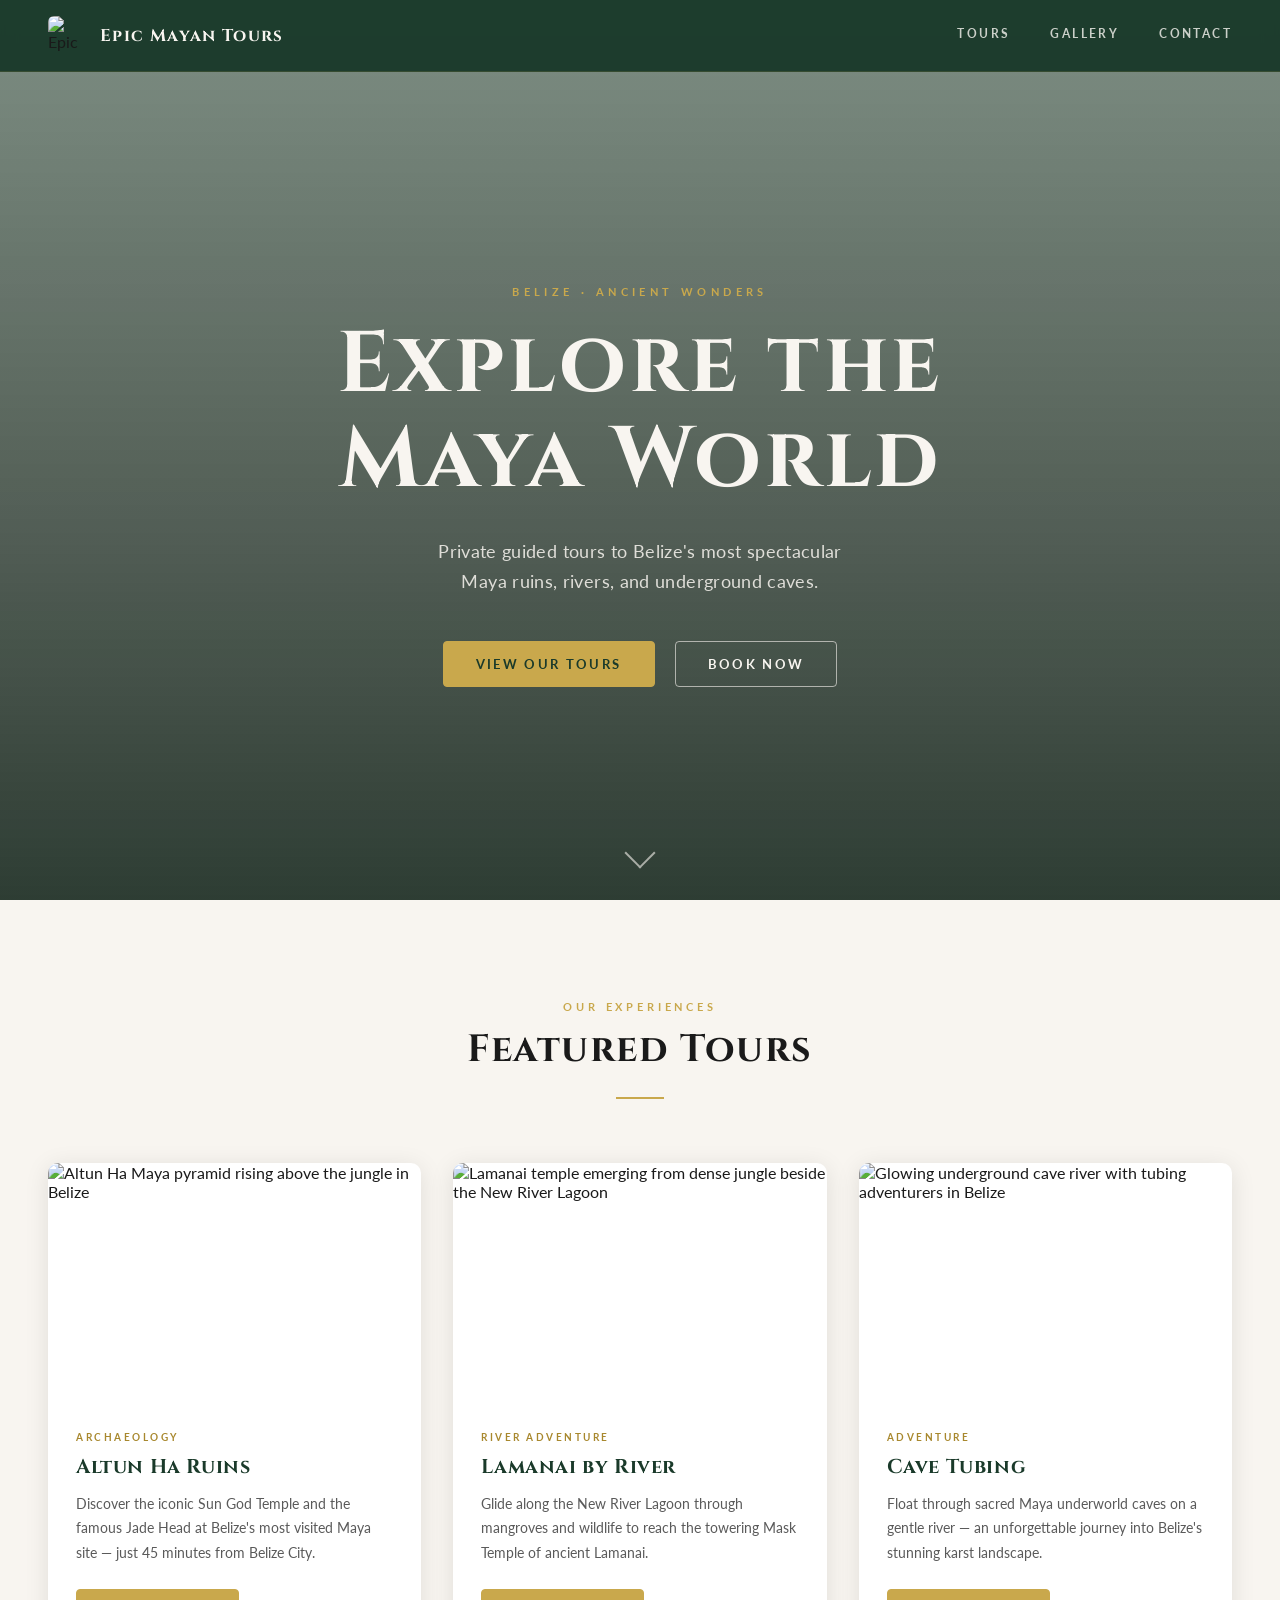
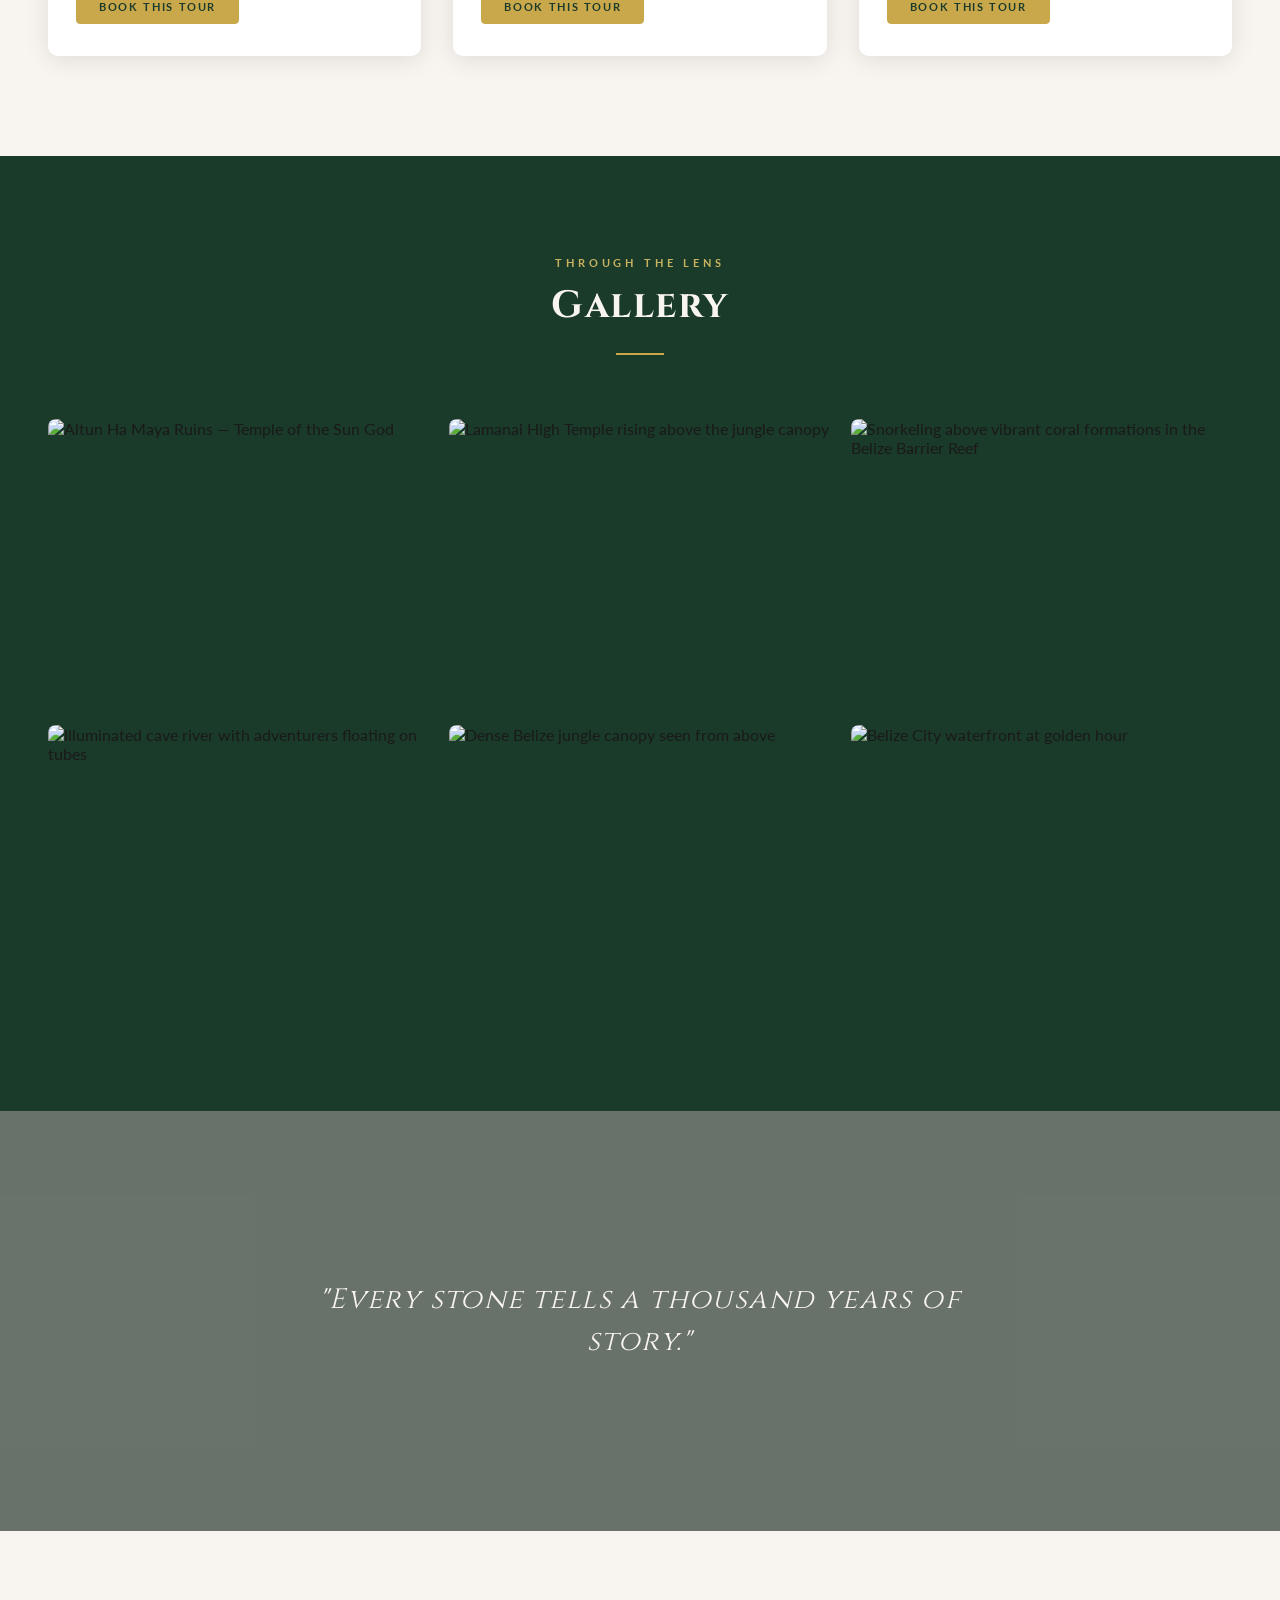
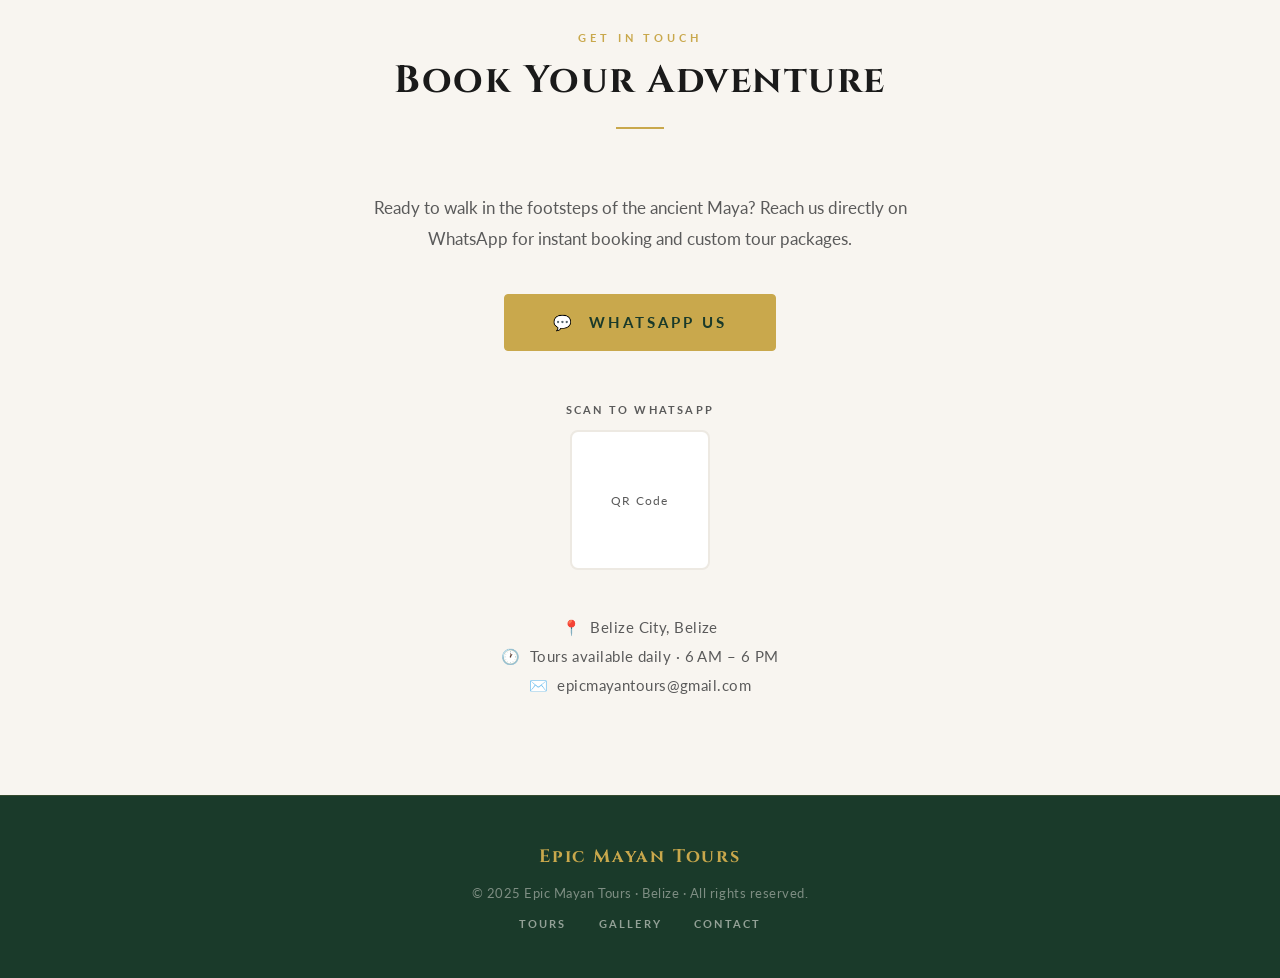
==== index.html @ 6fda7422 "Add files via upload" ====
<!DOCTYPE html>
<html lang="en">
<head>
  <meta charset="UTF-8">
  <meta name="viewport" content="width=device-width, initial-scale=1.0">
  <meta name="theme-color" content="#1a3a2a">
  <meta name="description" content="Belize's premier Maya ruins and jungle adventure tours. Explore Altun Ha, Lamanai, Cave Tubing and more with Epic Mayan Tours.">

  <!-- PWA -->
  <link rel="manifest" href="/manifest.json">
  <link rel="apple-touch-icon" href="/icons/icon-192.png">

  <!-- Fonts -->
  <link rel="preconnect" href="https://fonts.googleapis.com">
  <link rel="preconnect" href="https://fonts.gstatic.com" crossorigin>
  <link href="https://fonts.googleapis.com/css2?family=Cinzel:wght@400;600;700&family=Lato:ital,wght@0,400;0,700;1,400&display=swap" rel="stylesheet">

  <!-- Lightbox2 -->
  <link rel="stylesheet" href="/assets/lightbox.css">

  <!-- Main stylesheet -->
  <link rel="stylesheet" href="/style.css">

  <title>Epic Mayan Tours — Ancient Wonders of Belize</title>
</head>
<body>

  <!-- ═══════════════════════════════════════════════
       INSTALL BANNER (hidden by default, shown via JS)
  ════════════════════════════════════════════════════ -->
  <div id="install-banner" class="install-banner" role="alert" aria-live="polite" hidden>
    <span class="install-banner__text">
      📲 Install Epic Mayan Tours for offline access
    </span>
    <button id="install-btn" class="install-banner__btn">Install App</button>
    <button class="install-banner__dismiss" aria-label="Dismiss" onclick="document.getElementById('install-banner').hidden=true">✕</button>
  </div>

  <!-- UPDATE TOAST (shown when SW detects new version) -->
  <div id="update-toast" class="update-toast" hidden>
    ✨ New content available —
    <button onclick="applyUpdate()">Refresh</button>
  </div>

  <!-- ═══════════════════════════════════════════════
       HEADER
  ════════════════════════════════════════════════════ -->
  <header class="site-header" role="banner">
    <div class="site-header__inner">

      <a href="/" class="site-header__logo" aria-label="Epic Mayan Tours — Home">
        <img src="/icons/icon-192.png" alt="Epic Mayan Tours logo" width="40" height="40">
        <span class="site-header__logo-text">Epic Mayan Tours</span>
      </a>

      <nav class="site-nav" role="navigation" aria-label="Main navigation">
        <a href="#tours"   class="site-nav__link">Tours</a>
        <a href="#gallery" class="site-nav__link">Gallery</a>
        <a href="#contact" class="site-nav__link">Contact</a>
      </nav>

    </div>
  </header>

  <!-- ═══════════════════════════════════════════════
       HERO — Parallax full-screen
  ════════════════════════════════════════════════════ -->
  <section class="hero" aria-label="Hero banner">
    <div class="hero__bg" role="img" aria-label="Maya temple rising through jungle canopy"></div>
    <div class="hero__overlay"></div>
    <div class="hero__content">
      <p class="hero__eyebrow">Belize · Ancient Wonders</p>
      <h1 class="hero__title">Explore the<br>Maya World</h1>
      <p class="hero__subtitle">
        Private guided tours to Belize's most spectacular<br>
        Maya ruins, rivers, and underground caves.
      </p>
      <div class="hero__cta-group">
        <a href="#tours"   class="btn btn--gold">View Our Tours</a>
        <a href="#contact" class="btn btn--outline">Book Now</a>
      </div>
    </div>
    <a href="#tours" class="hero__scroll-hint" aria-label="Scroll down">
      <span class="hero__scroll-hint-icon"></span>
    </a>
  </section>

  <!-- ═══════════════════════════════════════════════
       TOURS
  ════════════════════════════════════════════════════ -->
  <section id="tours" class="tours section" aria-labelledby="tours-heading">
    <div class="section__inner">

      <header class="section__header">
        <p class="section__eyebrow">Our Experiences</p>
        <h2 id="tours-heading" class="section__title">Featured Tours</h2>
        <div class="section__divider"></div>
      </header>

      <div class="tour-grid">

        <!-- Tour 1: Altun Ha -->
        <article class="tour-card fade-in" aria-label="Altun Ha Maya Ruins Tour">
          <div class="tour-card__img-wrap">
            <img src="/images/altun-ha.jpg"
                 alt="Altun Ha Maya pyramid rising above the jungle in Belize"
                 loading="lazy"
                 width="480" height="320"
                 class="tour-card__img">
          </div>
          <div class="tour-card__body">
            <p class="tour-card__tag">Archaeology</p>
            <h3 class="tour-card__title">Altun Ha Ruins</h3>
            <p class="tour-card__desc">
              Discover the iconic Sun God Temple and the famous Jade Head at
              Belize's most visited Maya site — just 45 minutes from Belize City.
            </p>
            <a href="#contact" class="btn btn--gold btn--sm">Book This Tour</a>
          </div>
        </article>

        <!-- Tour 2: Lamanai -->
        <article class="tour-card fade-in" aria-label="Lamanai River Tour">
          <div class="tour-card__img-wrap">
            <img src="/images/lamanai.jpg"
                 alt="Lamanai temple emerging from dense jungle beside the New River Lagoon"
                 loading="lazy"
                 width="480" height="320"
                 class="tour-card__img">
          </div>
          <div class="tour-card__body">
            <p class="tour-card__tag">River Adventure</p>
            <h3 class="tour-card__title">Lamanai by River</h3>
            <p class="tour-card__desc">
              Glide along the New River Lagoon through mangroves and wildlife
              to reach the towering Mask Temple of ancient Lamanai.
            </p>
            <a href="#contact" class="btn btn--gold btn--sm">Book This Tour</a>
          </div>
        </article>

        <!-- Tour 3: Cave Tubing -->
        <article class="tour-card fade-in" aria-label="Cave Tubing Adventure Tour">
          <div class="tour-card__img-wrap">
            <img src="/images/cave.jpg"
                 alt="Glowing underground cave river with tubing adventurers in Belize"
                 loading="lazy"
                 width="480" height="320"
                 class="tour-card__img">
          </div>
          <div class="tour-card__body">
            <p class="tour-card__tag">Adventure</p>
            <h3 class="tour-card__title">Cave Tubing</h3>
            <p class="tour-card__desc">
              Float through sacred Maya underworld caves on a gentle river —
              an unforgettable journey into Belize's stunning karst landscape.
            </p>
            <a href="#contact" class="btn btn--gold btn--sm">Book This Tour</a>
          </div>
        </article>

      </div>
    </div>
  </section>

  <!-- ═══════════════════════════════════════════════
       GALLERY
  ════════════════════════════════════════════════════ -->
  <section id="gallery" class="gallery section section--dark" aria-labelledby="gallery-heading">
    <div class="section__inner">

      <header class="section__header">
        <p class="section__eyebrow section__eyebrow--light">Through the Lens</p>
        <h2 id="gallery-heading" class="section__title section__title--light">Gallery</h2>
        <div class="section__divider"></div>
      </header>

      <div class="gallery-grid">

        <a href="/images/altun-ha.jpg"
           data-lightbox="gallery"
           data-title="Altun Ha Maya Ruins — Temple of the Sun God"
           class="gallery-item fade-in">
          <img src="/images/altun-ha.jpg"
               alt="Altun Ha Maya Ruins — Temple of the Sun God"
               loading="lazy" width="400" height="280">
          <span class="gallery-item__caption">Altun Ha Ruins</span>
        </a>

        <a href="/images/lamanai.jpg"
           data-lightbox="gallery"
           data-title="Lamanai — High Temple rising above the New River Lagoon"
           class="gallery-item fade-in">
          <img src="/images/lamanai.jpg"
               alt="Lamanai High Temple rising above the jungle canopy"
               loading="lazy" width="400" height="280">
          <span class="gallery-item__caption">Lamanai Temple</span>
        </a>

        <a href="/images/snorkeling.jpg"
           data-lightbox="gallery"
           data-title="Snorkeling the Belize Barrier Reef"
           class="gallery-item fade-in">
          <img src="/images/snorkeling.jpg"
               alt="Snorkeling above vibrant coral formations in the Belize Barrier Reef"
               loading="lazy" width="400" height="280">
          <span class="gallery-item__caption">Barrier Reef</span>
        </a>

        <a href="/images/cave.jpg"
           data-lightbox="gallery"
           data-title="Cave Tubing — the sacred Maya underworld rivers"
           class="gallery-item fade-in">
          <img src="/images/cave.jpg"
               alt="Illuminated cave river with adventurers floating on tubes"
               loading="lazy" width="400" height="280">
          <span class="gallery-item__caption">Cave Tubing</span>
        </a>

        <a href="/images/jungle.jpg"
           data-lightbox="gallery"
           data-title="Belize jungle canopy — home to toucans and howler monkeys"
           class="gallery-item fade-in">
          <img src="/images/jungle.jpg"
               alt="Dense Belize jungle canopy seen from above"
               loading="lazy" width="400" height="280">
          <span class="gallery-item__caption">Jungle Canopy</span>
        </a>

        <a href="/images/city.jpg"
           data-lightbox="gallery"
           data-title="Belize City — gateway to ancient adventures"
           class="gallery-item fade-in">
          <img src="/images/city.jpg"
               alt="Belize City waterfront at golden hour"
               loading="lazy" width="400" height="280">
          <span class="gallery-item__caption">Belize City</span>
        </a>

      </div>
    </div>
  </section>

  <!-- ═══════════════════════════════════════════════
       PARALLAX DIVIDER — Sunset
  ════════════════════════════════════════════════════ -->
  <div class="parallax-divider" role="img" aria-label="Sunset over Maya ruins">
    <div class="parallax-divider__overlay"></div>
    <div class="parallax-divider__content">
      <blockquote class="parallax-divider__quote">
        "Every stone tells a thousand years of story."
      </blockquote>
    </div>
  </div>

  <!-- ═══════════════════════════════════════════════
       CONTACT / BOOK
  ════════════════════════════════════════════════════ -->
  <section id="contact" class="contact section" aria-labelledby="contact-heading">
    <div class="section__inner section__inner--narrow">

      <header class="section__header">
        <p class="section__eyebrow">Get in Touch</p>
        <h2 id="contact-heading" class="section__title">Book Your Adventure</h2>
        <div class="section__divider"></div>
      </header>

      <p class="contact__lead">
        Ready to walk in the footsteps of the ancient Maya?
        Reach us directly on WhatsApp for instant booking and custom tour packages.
      </p>

      <div class="contact__actions">
        <a href="https://wa.me/5016000000"
           target="_blank"
           rel="noopener noreferrer"
           class="btn btn--gold btn--lg"
           aria-label="Contact Epic Mayan Tours on WhatsApp">
          💬 &nbsp;WhatsApp Us
        </a>
      </div>

      <!-- QR Code placeholder -->
      <div class="contact__qr" aria-label="WhatsApp QR Code">
        <div class="contact__qr-box">
          <p class="contact__qr-label">Scan to WhatsApp</p>
          <div class="contact__qr-img" id="qr-placeholder">
            <!-- Replace with: <img src="/images/qr-whatsapp.png" alt="WhatsApp QR Code"> -->
            <span class="contact__qr-placeholder-text">QR Code</span>
          </div>
        </div>
      </div>

      <div class="contact__info">
        <p>📍 &nbsp;Belize City, Belize</p>
        <p>🕐 &nbsp;Tours available daily · 6 AM – 6 PM</p>
        <p>✉️ &nbsp;epicmayantours@gmail.com</p>
      </div>

    </div>
  </section>

  <!-- ═══════════════════════════════════════════════
       FOOTER
  ════════════════════════════════════════════════════ -->
  <footer class="site-footer" role="contentinfo">
    <div class="site-footer__inner">
      <p class="site-footer__brand">Epic Mayan Tours</p>
      <p class="site-footer__copy">© 2025 Epic Mayan Tours · Belize · All rights reserved.</p>
      <nav class="site-footer__nav" aria-label="Footer navigation">
        <a href="#tours">Tours</a>
        <a href="#gallery">Gallery</a>
        <a href="#contact">Contact</a>
      </nav>
    </div>
  </footer>

  <!-- ═══════════════════════════════════════════════
       SCRIPTS
  ════════════════════════════════════════════════════ -->
  <!-- Lightbox2 -->
  <script src="/assets/lightbox.js"></script>

  <!-- Main app logic (SW registration, install prompt, update toast, animations) -->
  <script src="/app.js"></script>

</body>
</html>
---- style.css ----
/* ============================================================
   Epic Mayan Tours — style.css
   Desktop-only (min-width: 1024px)
   Fonts: Cinzel (headings) · Lato (body)
   Palette:
     --green-dark  #1a3a2a   (primary bg / header)
     --green-mid   #2d5c3e   (hover / card accent)
     --gold        #c9a84c   (brand accent)
     --gold-light  #e8c96a   (hover gold)
     --cream       #f8f5f0   (light bg)
     --text-main   #1a1a1a
     --text-muted  #5a5a5a
============================================================ */

/* ── Reset & Base ──────────────────────────────────────────── */
*, *::before, *::after {
  box-sizing: border-box;
  margin: 0;
  padding: 0;
}

:root {
  --green-dark    : #1a3a2a;
  --green-mid     : #2d5c3e;
  --green-light   : #3d7a52;
  --gold          : #c9a84c;
  --gold-light    : #e8c96a;
  --gold-dark     : #a8882e;
  --cream         : #f8f5f0;
  --cream-dark    : #ede9e2;
  --text-main     : #1a1a1a;
  --text-muted    : #5a5a5a;
  --text-light    : rgba(248, 245, 240, 0.85);
  --header-h      : 72px;
  --section-pad   : 100px 0;
  --radius-card   : 10px;
  --radius-btn    : 4px;
  --transition    : 0.28s ease;
  --shadow-card   : 0 4px 24px rgba(0,0,0,0.10);
  --shadow-hover  : 0 8px 40px rgba(0,0,0,0.18);
}

html {
  scroll-behavior: smooth;
  font-size: 16px;
  -webkit-font-smoothing: antialiased;
}

body {
  font-family: 'Lato', 'Segoe UI', Arial, sans-serif;
  color: var(--text-main);
  background-color: var(--cream);
  min-width: 1024px;
  overflow-x: hidden;
}

img {
  display: block;
  max-width: 100%;
  height: auto;
}

a {
  text-decoration: none;
  color: inherit;
}

/* ── Typography helpers ─────────────────────────────────────── */
.font-cinzel {
  font-family: 'Cinzel', 'Georgia', serif;
}

/* ── Buttons ────────────────────────────────────────────────── */
.btn {
  display: inline-block;
  font-family: 'Lato', sans-serif;
  font-size: 13px;
  font-weight: 700;
  letter-spacing: 0.18em;
  text-transform: uppercase;
  padding: 14px 32px;
  border-radius: var(--radius-btn);
  border: 1.5px solid transparent;
  cursor: pointer;
  transition: background var(--transition),
              color var(--transition),
              border-color var(--transition),
              transform var(--transition),
              box-shadow var(--transition);
}

.btn:hover {
  transform: translateY(-2px);
}

.btn--gold {
  background: var(--gold);
  color: var(--green-dark);
  border-color: var(--gold);
}

.btn--gold:hover {
  background: var(--gold-light);
  border-color: var(--gold-light);
  box-shadow: 0 6px 20px rgba(201,168,76,0.35);
}

.btn--outline {
  background: transparent;
  color: var(--cream);
  border-color: rgba(248,245,240,0.6);
}

.btn--outline:hover {
  background: rgba(248,245,240,0.1);
  border-color: var(--cream);
}

.btn--sm {
  font-size: 11px;
  padding: 10px 22px;
  letter-spacing: 0.15em;
}

.btn--lg {
  font-size: 15px;
  padding: 18px 48px;
  letter-spacing: 0.2em;
}

/* ── Install Banner ─────────────────────────────────────────── */
.install-banner {
  position: fixed;
  bottom: 0;
  left: 0;
  right: 0;
  z-index: 900;
  background: var(--green-dark);
  border-top: 1px solid rgba(201,168,76,0.3);
  display: flex;
  align-items: center;
  justify-content: center;
  gap: 20px;
  padding: 14px 32px;
}

.install-banner[hidden] { display: none; }

.install-banner__text {
  font-size: 14px;
  color: var(--text-light);
  letter-spacing: 0.04em;
}

.install-banner__btn {
  font-family: 'Lato', sans-serif;
  font-size: 12px;
  font-weight: 700;
  letter-spacing: 0.15em;
  text-transform: uppercase;
  padding: 8px 22px;
  background: var(--gold);
  color: var(--green-dark);
  border: none;
  border-radius: var(--radius-btn);
  cursor: pointer;
  transition: background var(--transition);
}

.install-banner__btn:hover { background: var(--gold-light); }

.install-banner__dismiss {
  background: none;
  border: none;
  color: rgba(248,245,240,0.5);
  font-size: 18px;
  cursor: pointer;
  line-height: 1;
  padding: 4px 8px;
  transition: color var(--transition);
}

.install-banner__dismiss:hover { color: var(--cream); }

/* ── Update Toast ───────────────────────────────────────────── */
.update-toast {
  position: fixed;
  top: calc(var(--header-h) + 12px);
  right: 24px;
  z-index: 950;
  background: var(--green-dark);
  color: var(--text-light);
  border: 1px solid rgba(201,168,76,0.4);
  border-radius: 6px;
  padding: 12px 20px;
  font-size: 13px;
  display: flex;
  align-items: center;
  gap: 12px;
  box-shadow: 0 4px 20px rgba(0,0,0,0.25);
}

.update-toast[hidden] { display: none; }

.update-toast button {
  font-family: 'Lato', sans-serif;
  font-size: 12px;
  font-weight: 700;
  letter-spacing: 0.12em;
  text-transform: uppercase;
  background: var(--gold);
  color: var(--green-dark);
  border: none;
  border-radius: var(--radius-btn);
  padding: 6px 16px;
  cursor: pointer;
  transition: background var(--transition);
}

.update-toast button:hover { background: var(--gold-light); }

/* ── Site Header ────────────────────────────────────────────── */
.site-header {
  position: fixed;
  top: 0;
  left: 0;
  right: 0;
  z-index: 800;
  height: var(--header-h);
  background: rgba(26, 58, 42, 0.96);
  backdrop-filter: blur(8px);
  -webkit-backdrop-filter: blur(8px);
  border-bottom: 1px solid rgba(201,168,76,0.15);
  transition: background var(--transition), box-shadow var(--transition);
}

.site-header.scrolled {
  background: rgba(26, 58, 42, 1);
  box-shadow: 0 2px 20px rgba(0,0,0,0.3);
}

.site-header__inner {
  max-width: 1280px;
  margin: 0 auto;
  padding: 0 48px;
  height: 100%;
  display: flex;
  align-items: center;
  justify-content: space-between;
}

.site-header__logo {
  display: flex;
  align-items: center;
  gap: 12px;
  text-decoration: none;
}

.site-header__logo img {
  width: 40px;
  height: 40px;
  border-radius: 6px;
}

.site-header__logo-text {
  font-family: 'Cinzel', 'Georgia', serif;
  font-size: 17px;
  font-weight: 700;
  letter-spacing: 0.08em;
  color: var(--cream);
}

/* ── Site Nav ───────────────────────────────────────────────── */
.site-nav {
  display: flex;
  align-items: center;
  gap: 40px;
}

.site-nav__link {
  font-size: 12px;
  font-weight: 700;
  letter-spacing: 0.2em;
  text-transform: uppercase;
  color: rgba(248,245,240,0.8);
  position: relative;
  padding-bottom: 4px;
  transition: color var(--transition);
}

.site-nav__link::after {
  content: '';
  position: absolute;
  bottom: 0;
  left: 0;
  width: 0;
  height: 1.5px;
  background: var(--gold);
  transition: width var(--transition);
}

.site-nav__link:hover {
  color: var(--gold);
}

.site-nav__link:hover::after {
  width: 100%;
}

/* ── Section shared ─────────────────────────────────────────── */
.section {
  padding: var(--section-pad);
}

.section--dark {
  background-color: var(--green-dark);
}

.section__inner {
  max-width: 1280px;
  margin: 0 auto;
  padding: 0 48px;
}

.section__inner--narrow {
  max-width: 760px;
}

.section__header {
  text-align: center;
  margin-bottom: 64px;
}

.section__eyebrow {
  font-size: 11px;
  font-weight: 700;
  letter-spacing: 0.35em;
  text-transform: uppercase;
  color: var(--gold);
  margin-bottom: 14px;
}

.section__eyebrow--light {
  color: var(--gold-light);
  opacity: 0.85;
}

.section__title {
  font-family: 'Cinzel', 'Georgia', serif;
  font-size: 38px;
  font-weight: 700;
  letter-spacing: 0.04em;
  color: var(--text-main);
  line-height: 1.2;
}

.section__title--light {
  color: var(--cream);
}

.section__divider {
  width: 48px;
  height: 2px;
  background: var(--gold);
  margin: 24px auto 0;
}

/* ── Hero ───────────────────────────────────────────────────── */
.hero {
  position: relative;
  height: 100vh;
  min-height: 700px;
  display: flex;
  align-items: center;
  justify-content: center;
  overflow: hidden;
}

.hero__bg {
  position: absolute;
  inset: 0;
  background-image: url('/images/hero.jpg');
  background-size: cover;
  background-position: center 30%;
  background-attachment: fixed;
  will-change: transform;
}

.hero__overlay {
  position: absolute;
  inset: 0;
  background: linear-gradient(
    to bottom,
    rgba(26,58,42,0.55) 0%,
    rgba(10,28,18,0.70) 60%,
    rgba(10,28,18,0.85) 100%
  );
}

.hero__content {
  position: relative;
  z-index: 2;
  text-align: center;
  padding: var(--header-h) 48px 0;
  max-width: 860px;
}

.hero__eyebrow {
  font-size: 11px;
  font-weight: 700;
  letter-spacing: 0.4em;
  text-transform: uppercase;
  color: var(--gold);
  margin-bottom: 20px;
}

.hero__title {
  font-family: 'Cinzel', 'Georgia', serif;
  font-size: clamp(52px, 7vw, 86px);
  font-weight: 700;
  letter-spacing: 0.04em;
  color: var(--cream);
  line-height: 1.1;
  margin-bottom: 28px;
}

.hero__subtitle {
  font-size: 18px;
  line-height: 1.7;
  color: var(--text-light);
  margin-bottom: 44px;
  letter-spacing: 0.02em;
}

.hero__cta-group {
  display: flex;
  justify-content: center;
  gap: 20px;
}

/* Scroll hint arrow */
.hero__scroll-hint {
  position: absolute;
  bottom: 36px;
  left: 50%;
  transform: translateX(-50%);
  z-index: 2;
  display: flex;
  align-items: center;
  justify-content: center;
  opacity: 0.6;
  transition: opacity var(--transition);
  animation: bounce 2.4s ease-in-out infinite;
}

.hero__scroll-hint:hover { opacity: 1; }

.hero__scroll-hint-icon {
  display: block;
  width: 22px;
  height: 22px;
  border-right: 2px solid var(--cream);
  border-bottom: 2px solid var(--cream);
  transform: rotate(45deg);
}

@keyframes bounce {
  0%, 100% { transform: translateX(-50%) translateY(0);   }
  50%       { transform: translateX(-50%) translateY(8px); }
}

/* ── Tour Cards ─────────────────────────────────────────────── */
.tour-grid {
  display: grid;
  grid-template-columns: repeat(3, 1fr);
  gap: 32px;
}

.tour-card {
  background: #ffffff;
  border-radius: var(--radius-card);
  overflow: hidden;
  box-shadow: var(--shadow-card);
  transition: transform var(--transition), box-shadow var(--transition);
}

.tour-card:hover {
  transform: translateY(-6px);
  box-shadow: var(--shadow-hover);
}

.tour-card__img-wrap {
  overflow: hidden;
  height: 240px;
}

.tour-card__img {
  width: 100%;
  height: 100%;
  object-fit: cover;
  transition: transform 0.5s ease;
}

.tour-card:hover .tour-card__img {
  transform: scale(1.05);
}

.tour-card__body {
  padding: 28px 28px 32px;
}

.tour-card__tag {
  font-size: 10px;
  font-weight: 700;
  letter-spacing: 0.25em;
  text-transform: uppercase;
  color: var(--gold-dark);
  margin-bottom: 10px;
}

.tour-card__title {
  font-family: 'Cinzel', 'Georgia', serif;
  font-size: 20px;
  font-weight: 700;
  color: var(--green-dark);
  margin-bottom: 12px;
  letter-spacing: 0.03em;
}

.tour-card__desc {
  font-size: 14px;
  line-height: 1.75;
  color: var(--text-muted);
  margin-bottom: 24px;
}

/* ── Gallery ────────────────────────────────────────────────── */
.gallery-grid {
  display: grid;
  grid-template-columns: repeat(3, 1fr);
  gap: 20px;
}

.gallery-item {
  position: relative;
  display: block;
  overflow: hidden;
  border-radius: 8px;
  cursor: pointer;
  aspect-ratio: 4 / 3;
}

.gallery-item img {
  width: 100%;
  height: 100%;
  object-fit: cover;
  transition: transform 0.5s ease, filter 0.4s ease;
}

.gallery-item__caption {
  position: absolute;
  bottom: 0;
  left: 0;
  right: 0;
  padding: 28px 16px 14px;
  background: linear-gradient(to top, rgba(10,28,18,0.80), transparent);
  font-size: 13px;
  font-weight: 700;
  letter-spacing: 0.12em;
  text-transform: uppercase;
  color: var(--cream);
  opacity: 0;
  transform: translateY(6px);
  transition: opacity var(--transition), transform var(--transition);
}

.gallery-item:hover img {
  transform: scale(1.06);
  filter: brightness(0.80);
}

.gallery-item:hover .gallery-item__caption {
  opacity: 1;
  transform: translateY(0);
}

/* Lightbox2 overrides — light box style */
.lb-data .lb-caption {
  font-family: 'Cinzel', 'Georgia', serif;
  font-size: 14px;
  font-weight: 600;
  letter-spacing: 0.06em;
  color: var(--cream);
}

.lb-outerContainer {
  border-radius: 4px;
}

/* ── Parallax Divider ───────────────────────────────────────── */
.parallax-divider {
  position: relative;
  height: 420px;
  background-image: url('/images/sunset.jpg');
  background-size: cover;
  background-position: center;
  background-attachment: fixed;
  display: flex;
  align-items: center;
  justify-content: center;
  overflow: hidden;
}

.parallax-divider__overlay {
  position: absolute;
  inset: 0;
  background: rgba(10, 28, 18, 0.60);
}

.parallax-divider__content {
  position: relative;
  z-index: 2;
  text-align: center;
  padding: 0 80px;
}

.parallax-divider__quote {
  font-family: 'Cinzel', 'Georgia', serif;
  font-size: 28px;
  font-weight: 400;
  font-style: italic;
  letter-spacing: 0.05em;
  color: var(--cream);
  line-height: 1.5;
  max-width: 700px;
  margin: 0 auto;
}

/* ── Contact ────────────────────────────────────────────────── */
.contact__lead {
  font-size: 17px;
  line-height: 1.8;
  color: var(--text-muted);
  text-align: center;
  margin-bottom: 40px;
  max-width: 580px;
  margin-left: auto;
  margin-right: auto;
}

.contact__actions {
  display: flex;
  justify-content: center;
  margin-bottom: 52px;
}

.contact__qr {
  display: flex;
  justify-content: center;
  margin-bottom: 48px;
}

.contact__qr-box {
  text-align: center;
}

.contact__qr-label {
  font-size: 11px;
  font-weight: 700;
  letter-spacing: 0.2em;
  text-transform: uppercase;
  color: var(--text-muted);
  margin-bottom: 14px;
}

.contact__qr-img {
  width: 140px;
  height: 140px;
  border: 2px solid var(--cream-dark);
  border-radius: 8px;
  display: flex;
  align-items: center;
  justify-content: center;
  background: #fff;
  margin: 0 auto;
  overflow: hidden;
}

.contact__qr-img img {
  width: 100%;
  height: 100%;
  object-fit: contain;
}

.contact__qr-placeholder-text {
  font-size: 12px;
  color: var(--text-muted);
  letter-spacing: 0.1em;
}

.contact__info {
  text-align: center;
  display: flex;
  flex-direction: column;
  gap: 10px;
}

.contact__info p {
  font-size: 15px;
  color: var(--text-muted);
  letter-spacing: 0.03em;
}

/* ── Site Footer ────────────────────────────────────────────── */
.site-footer {
  background: var(--green-dark);
  border-top: 1px solid rgba(201,168,76,0.15);
  padding: 48px 0;
}

.site-footer__inner {
  max-width: 1280px;
  margin: 0 auto;
  padding: 0 48px;
  display: flex;
  flex-direction: column;
  align-items: center;
  gap: 16px;
  text-align: center;
}

.site-footer__brand {
  font-family: 'Cinzel', 'Georgia', serif;
  font-size: 18px;
  font-weight: 700;
  letter-spacing: 0.1em;
  color: var(--gold);
}

.site-footer__copy {
  font-size: 13px;
  color: rgba(248,245,240,0.45);
  letter-spacing: 0.04em;
}

.site-footer__nav {
  display: flex;
  gap: 32px;
}

.site-footer__nav a {
  font-size: 11px;
  font-weight: 700;
  letter-spacing: 0.2em;
  text-transform: uppercase;
  color: rgba(248,245,240,0.55);
  transition: color var(--transition);
}

.site-footer__nav a:hover {
  color: var(--gold);
}

/* ── Fade-in animation (IntersectionObserver) ───────────────── */
.fade-in {
  opacity: 0;
  transform: translateY(28px);
  transition: opacity 0.65s ease, transform 0.65s ease;
}

.fade-in.visible {
  opacity: 1;
  transform: translateY(0);
}

/* Stagger for tour cards and gallery items */
.tour-card.fade-in:nth-child(2)  { transition-delay: 0.12s; }
.tour-card.fade-in:nth-child(3)  { transition-delay: 0.24s; }

.gallery-item.fade-in:nth-child(2) { transition-delay: 0.08s; }
.gallery-item.fade-in:nth-child(3) { transition-delay: 0.16s; }
.gallery-item.fade-in:nth-child(4) { transition-delay: 0.08s; }
.gallery-item.fade-in:nth-child(5) { transition-delay: 0.16s; }
.gallery-item.fade-in:nth-child(6) { transition-delay: 0.24s; }

/* Reduced motion */
@media (prefers-reduced-motion: reduce) {
  .fade-in {
    opacity: 1;
    transform: none;
    transition: none;
  }
  .hero__bg {
    background-attachment: scroll;
  }
  .parallax-divider {
    background-attachment: scroll;
  }
  .hero__scroll-hint {
    animation: none;
  }
}
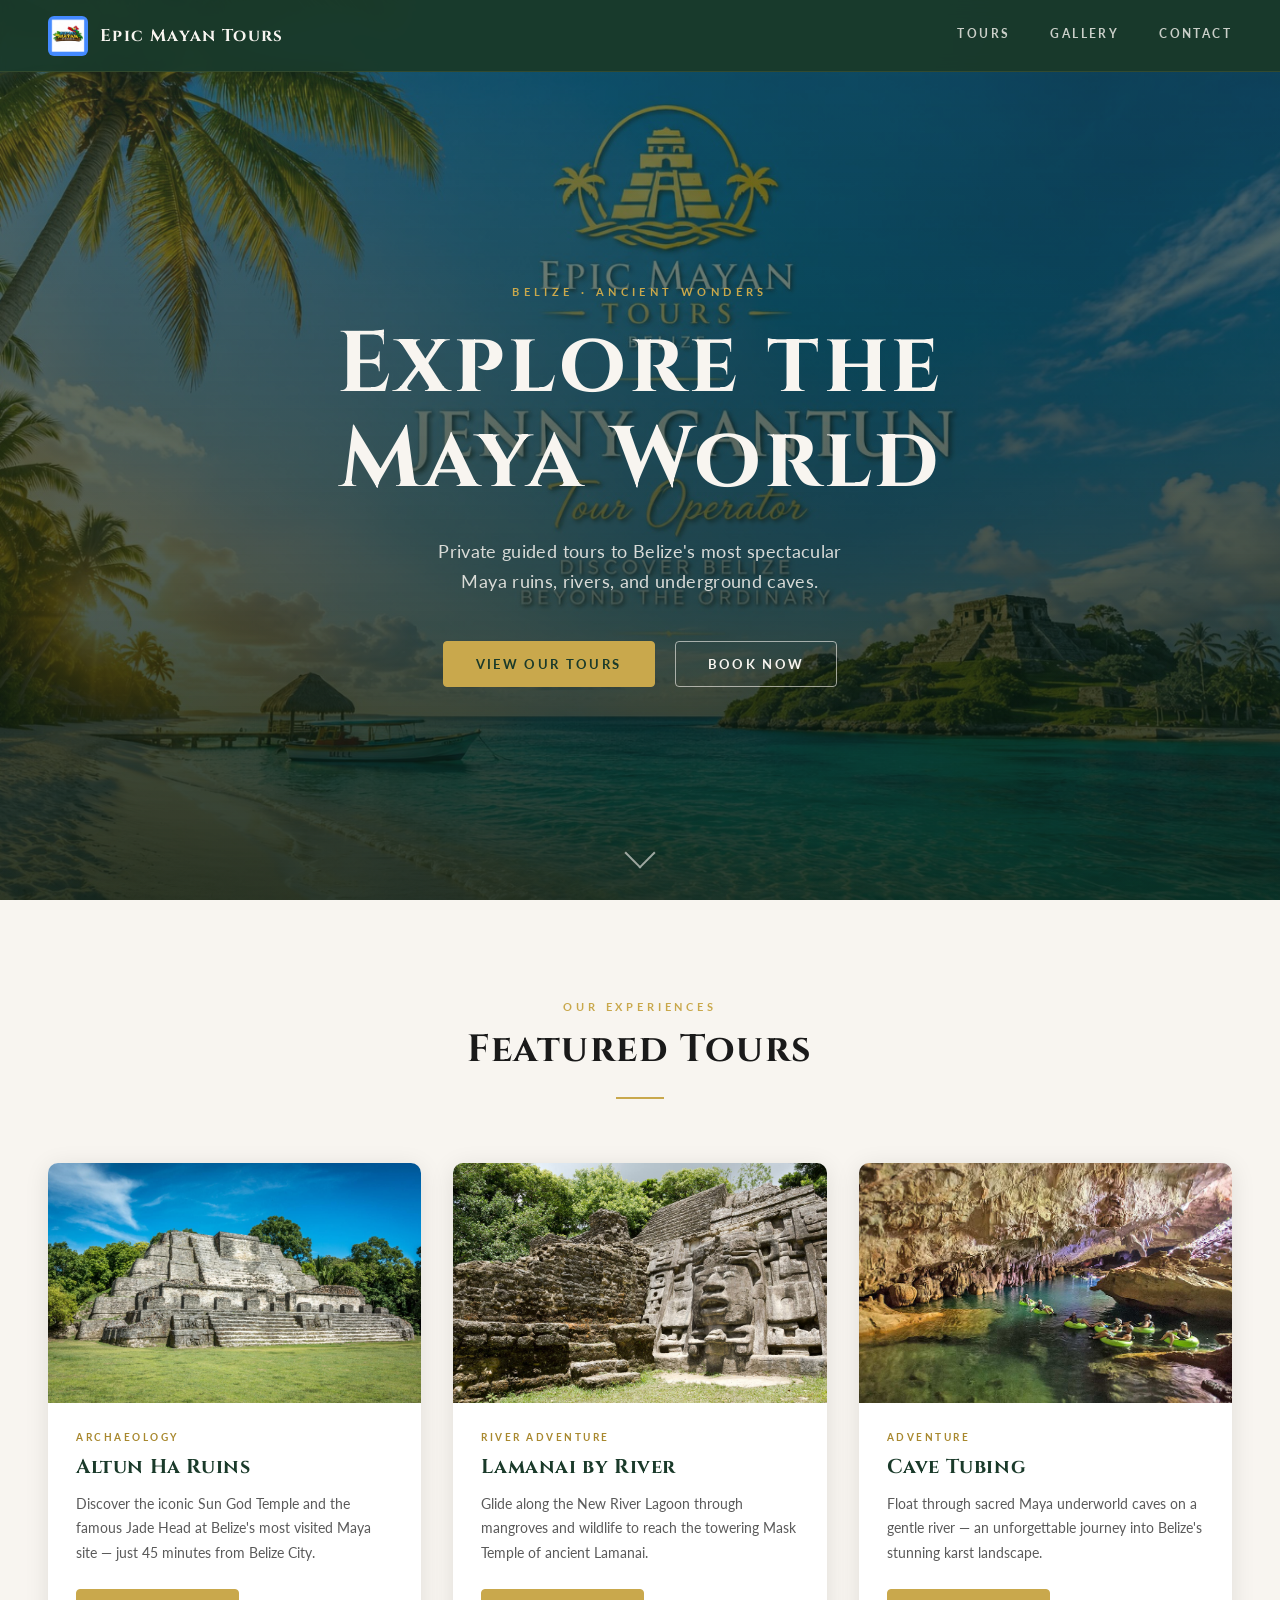
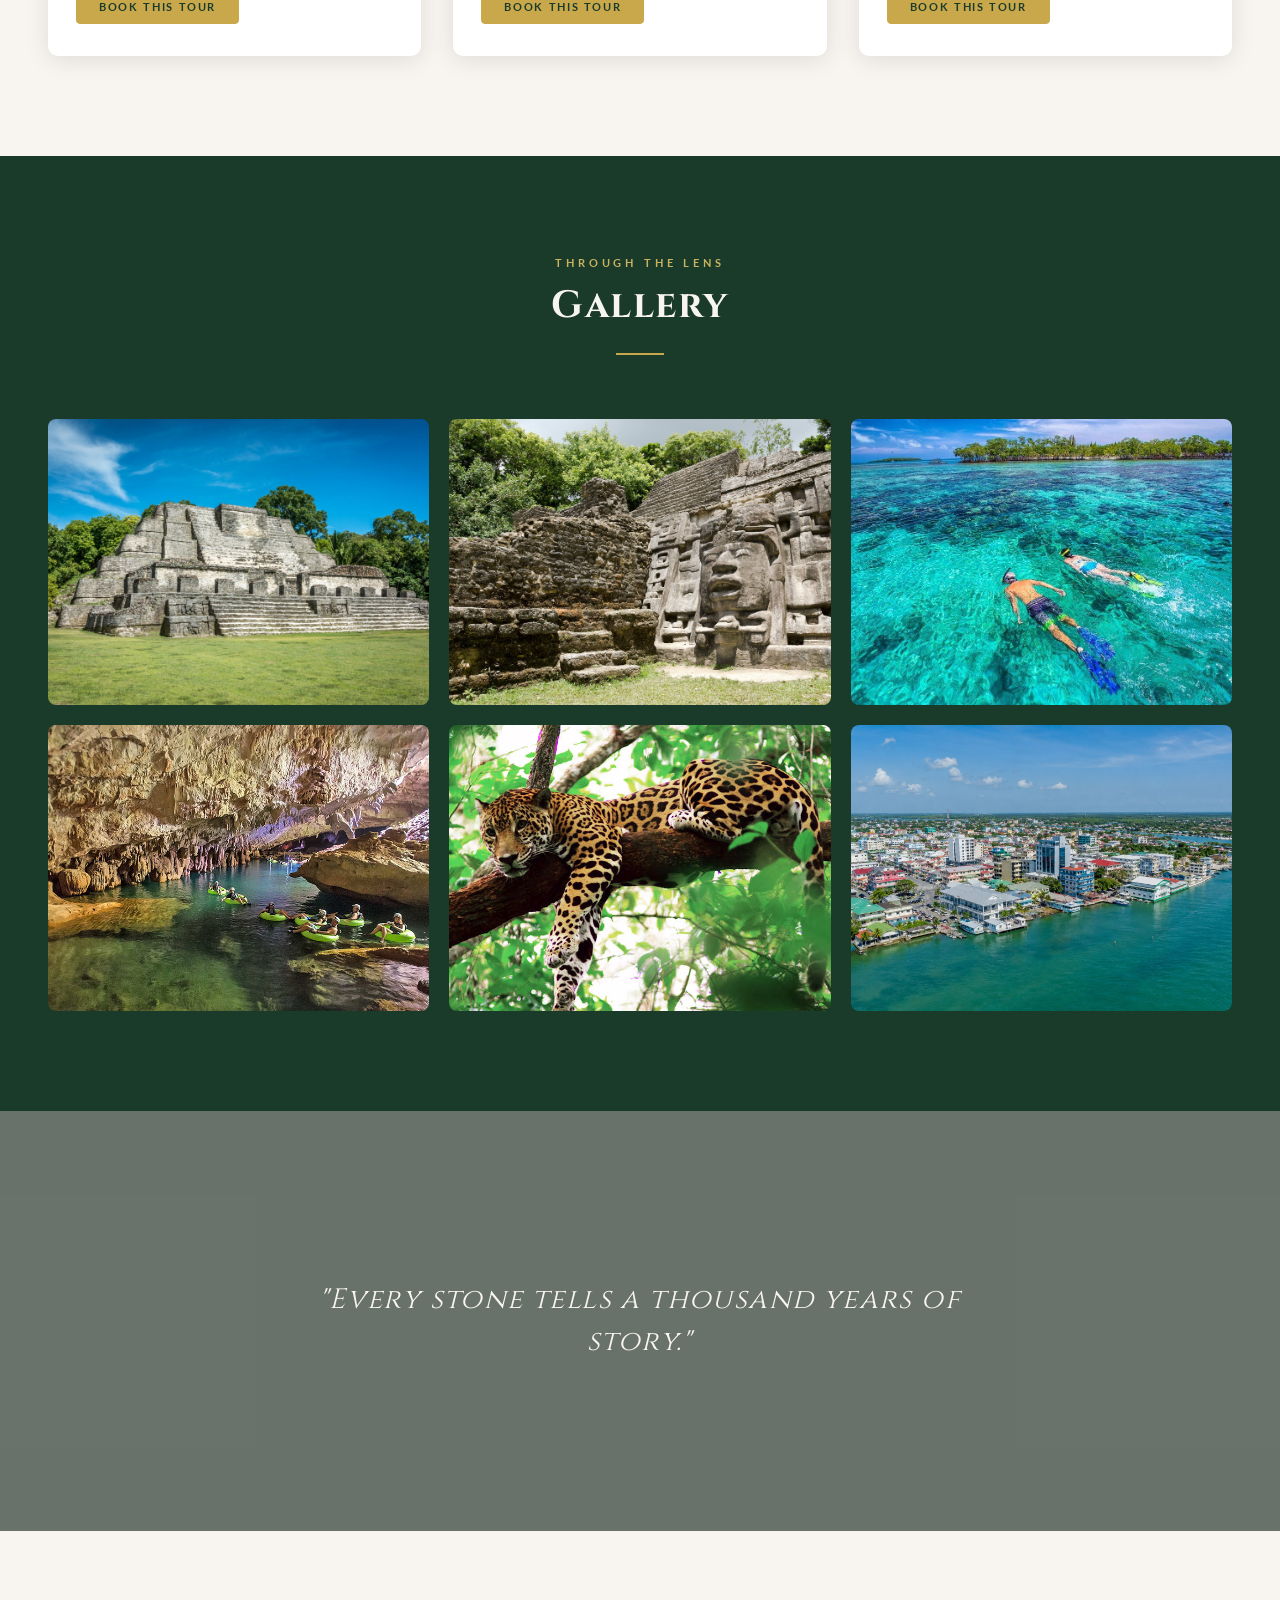
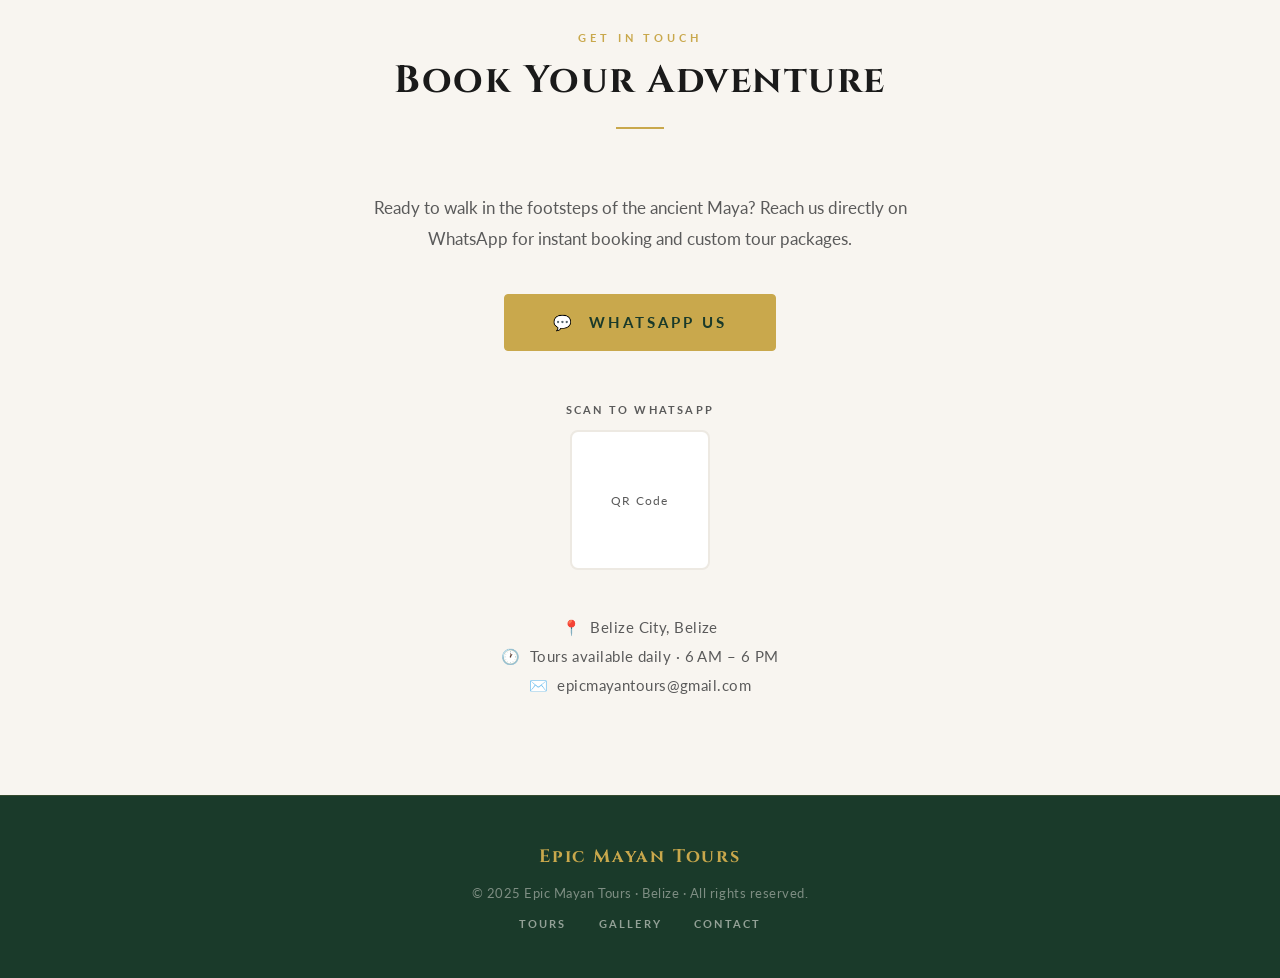
==== commit d99b7505: "Add jQuery script for Lightbox2 functionality" ====
--- a/index.html
+++ b/index.html
@@ -318,6 +318,9 @@
   <!-- ═══════════════════════════════════════════════
        SCRIPTS
   ════════════════════════════════════════════════════ -->
+    <!-- jQuery (required by Lightbox2) -->
+  <script src="https://cdnjs.cloudflare.com/ajax/libs/jquery/3.7.1/jquery.min.js"></script>
+
   <!-- Lightbox2 -->
   <script src="/assets/lightbox.js"></script>
 
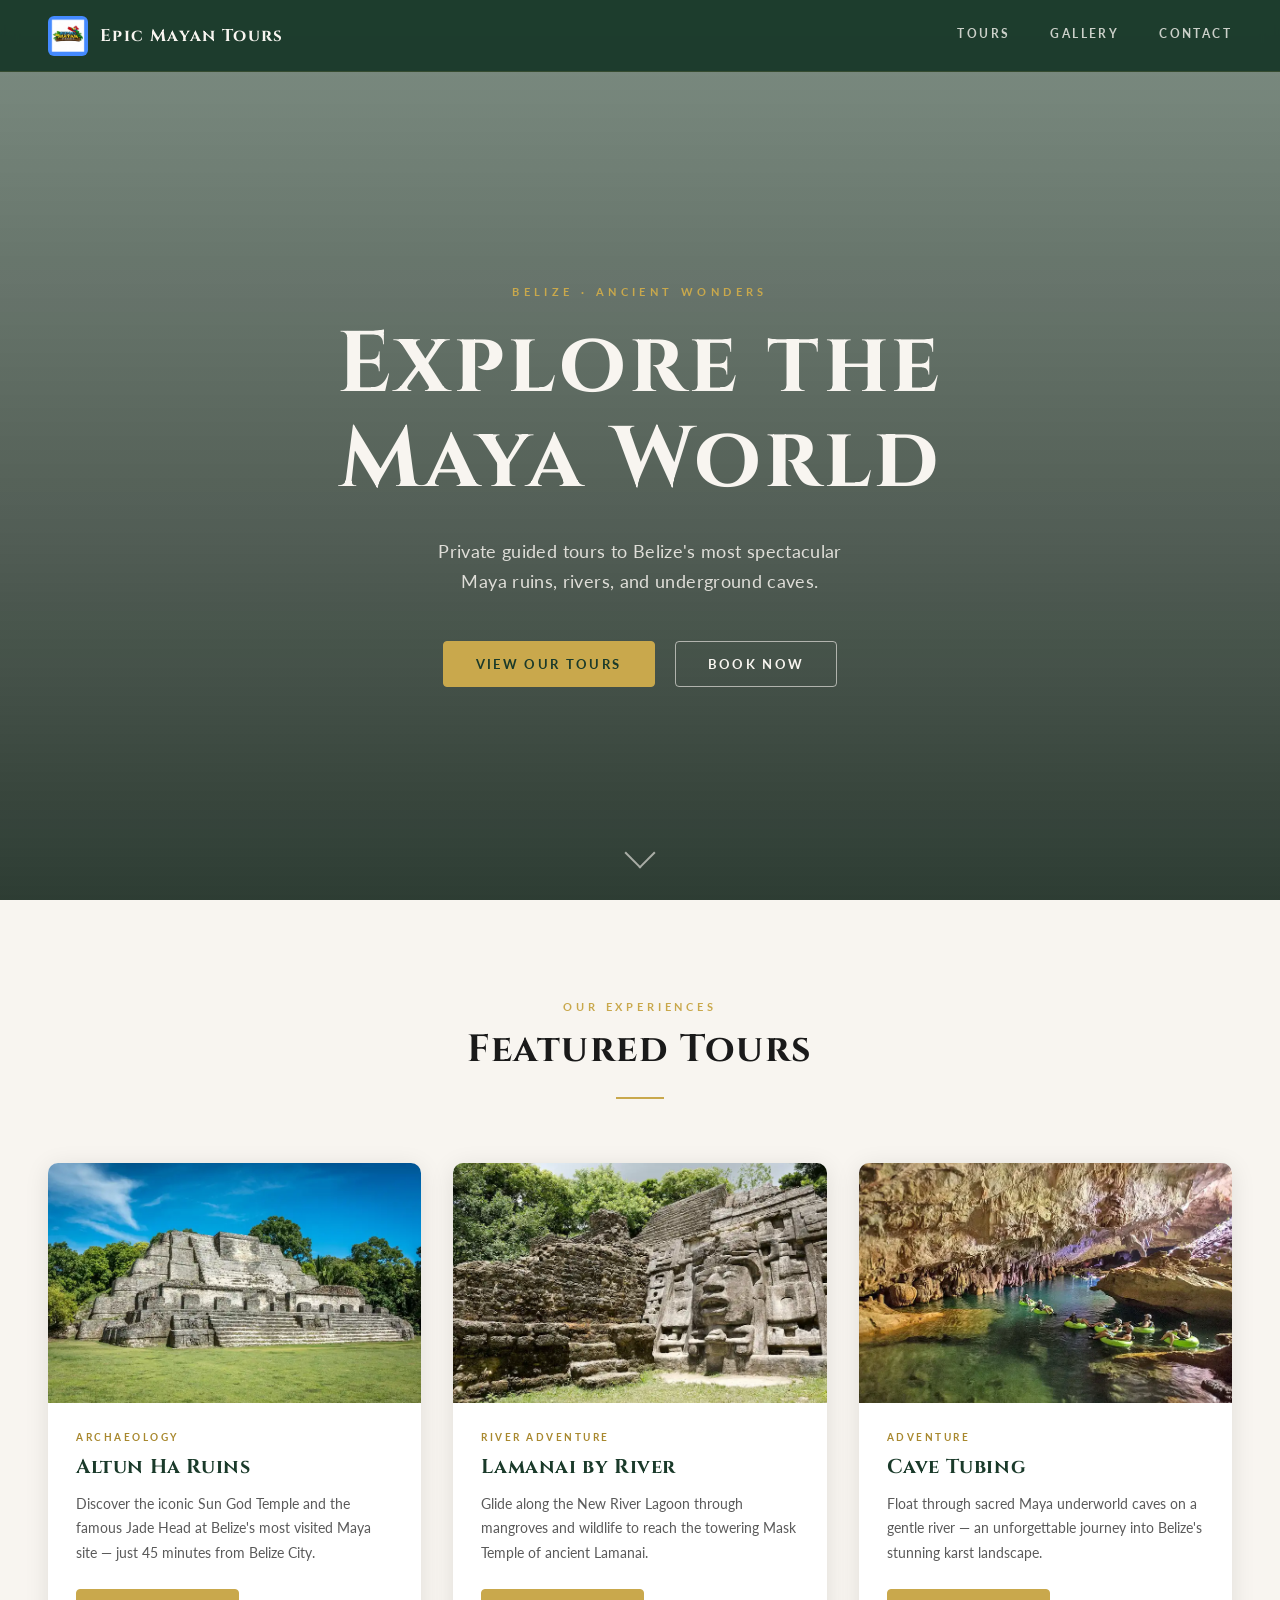
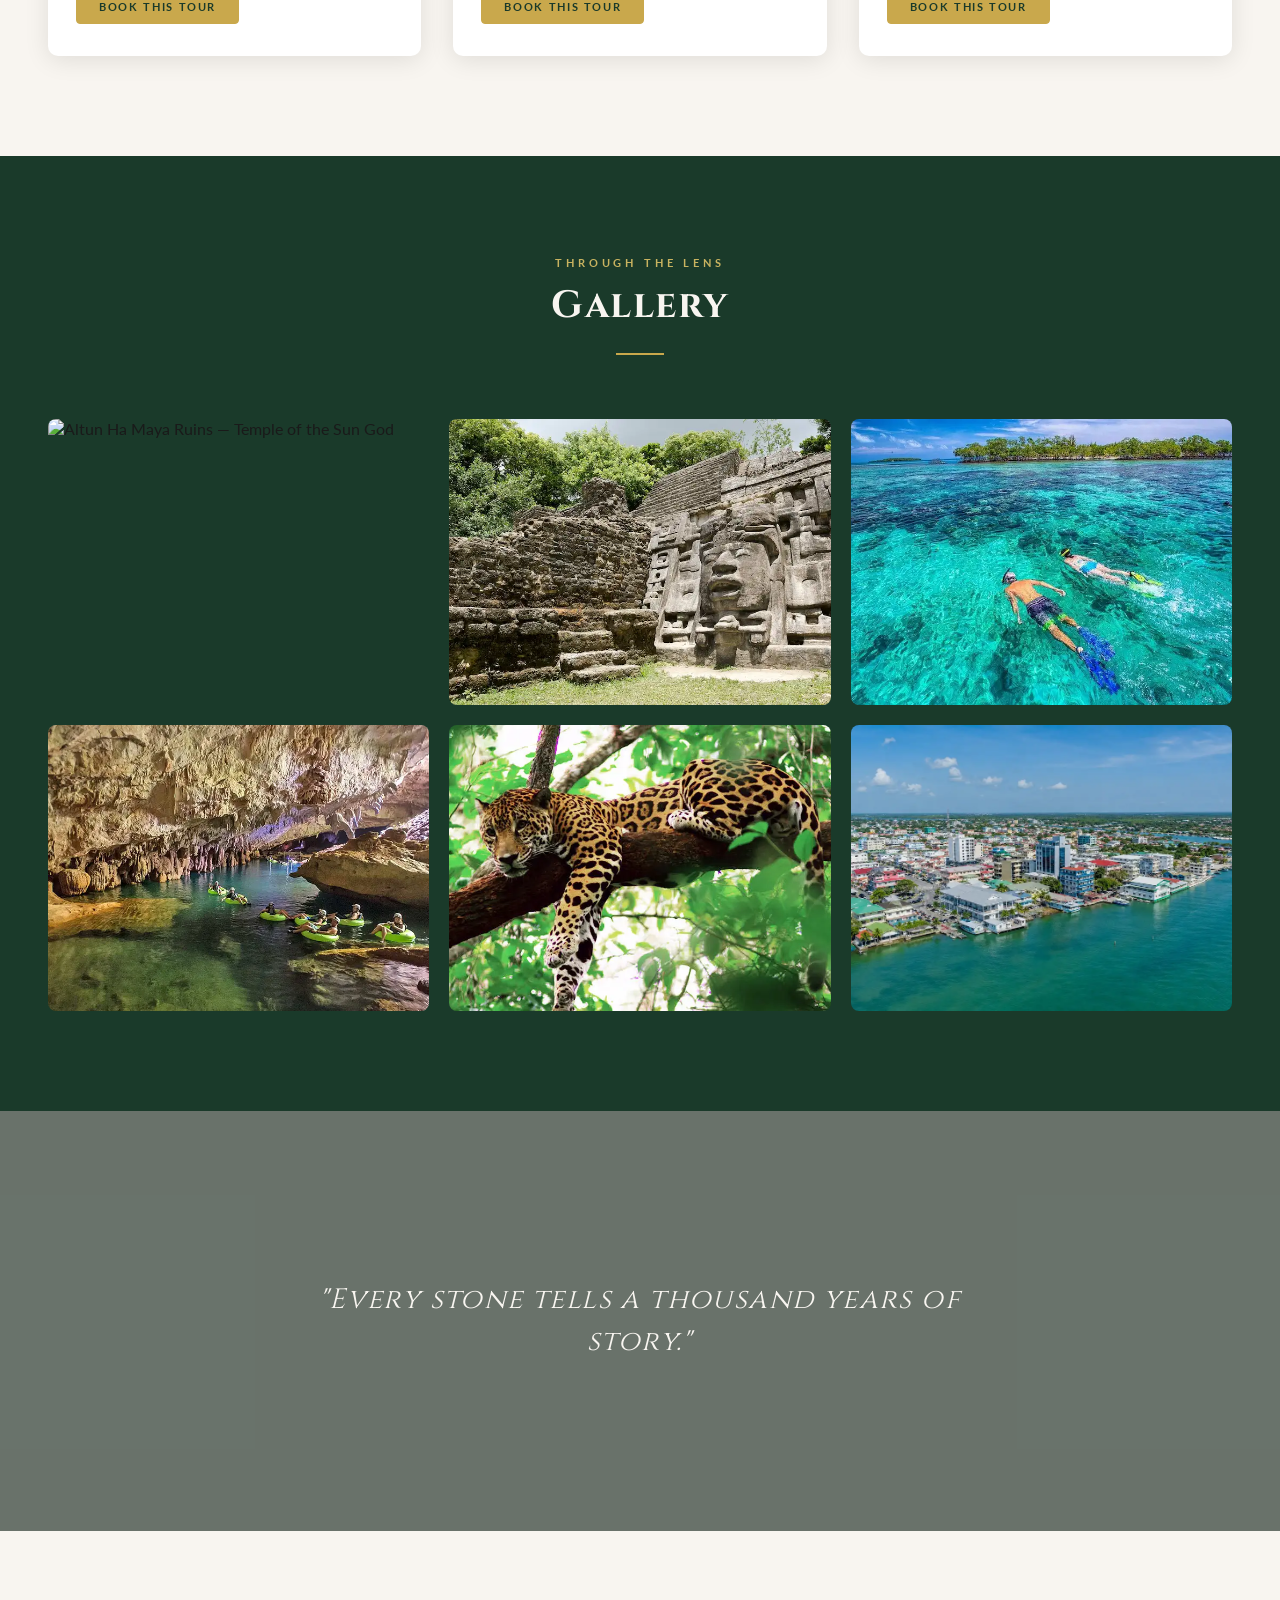
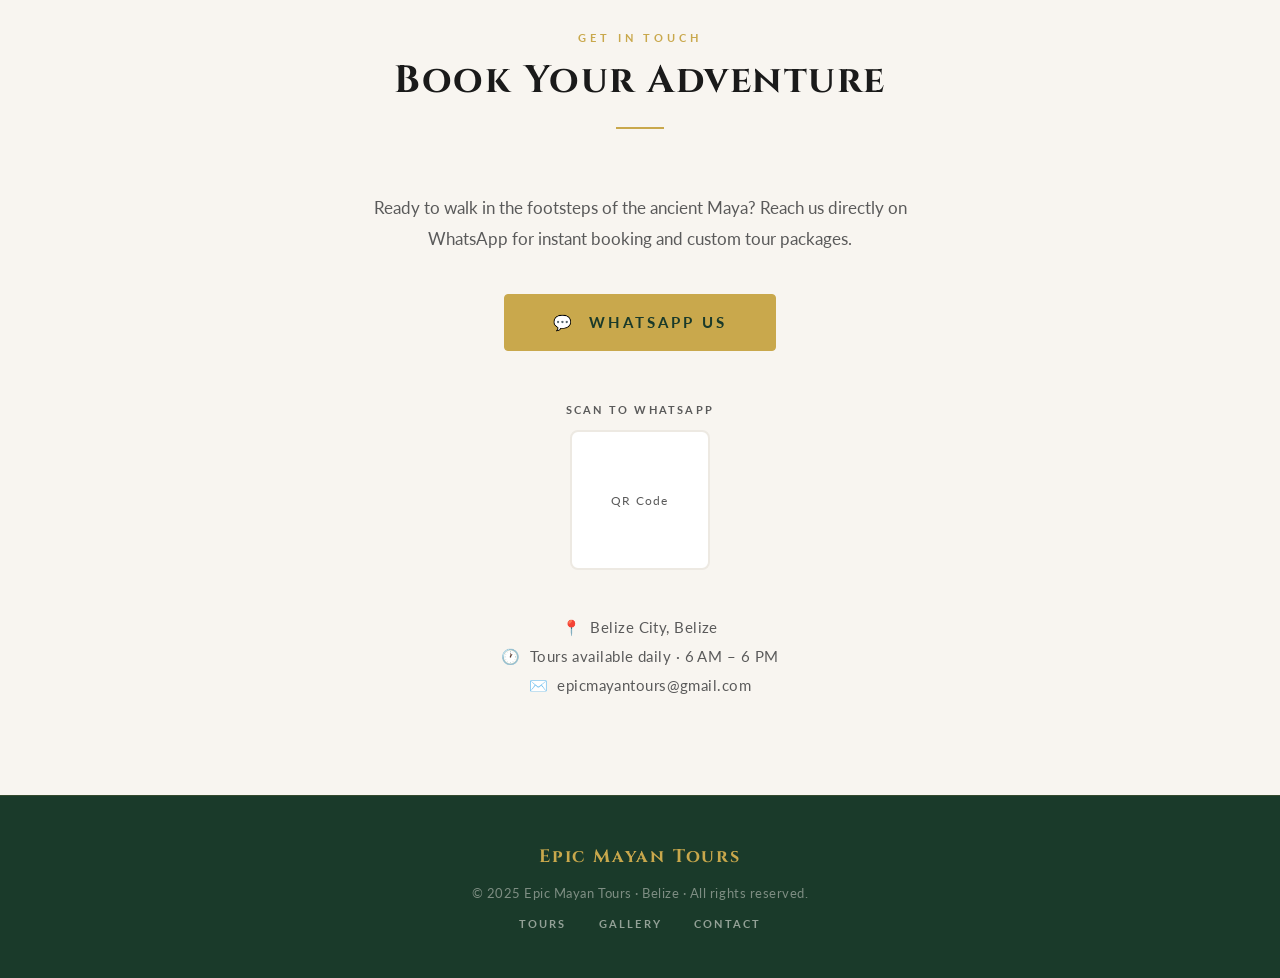
==== commit 1ce53861: "Change image formats to WEBP for optimization Updated image sources from JPG to WEBP format for bett" ====
--- a/index.html
+++ b/index.html
@@ -102,7 +102,7 @@
         <!-- Tour 1: Altun Ha -->
         <article class="tour-card fade-in" aria-label="Altun Ha Maya Ruins Tour">
           <div class="tour-card__img-wrap">
-            <img src="/images/altun-ha.jpg"
+            <img src="/images/altun-ha.webp"
                  alt="Altun Ha Maya pyramid rising above the jungle in Belize"
                  loading="lazy"
                  width="480" height="320"
@@ -122,7 +122,7 @@
         <!-- Tour 2: Lamanai -->
         <article class="tour-card fade-in" aria-label="Lamanai River Tour">
           <div class="tour-card__img-wrap">
-            <img src="/images/lamanai.jpg"
+            <img src="/images/lamanai.webp"
                  alt="Lamanai temple emerging from dense jungle beside the New River Lagoon"
                  loading="lazy"
                  width="480" height="320"
@@ -142,7 +142,7 @@
         <!-- Tour 3: Cave Tubing -->
         <article class="tour-card fade-in" aria-label="Cave Tubing Adventure Tour">
           <div class="tour-card__img-wrap">
-            <img src="/images/cave.jpg"
+            <img src="/images/cave.webp"
                  alt="Glowing underground cave river with tubing adventurers in Belize"
                  loading="lazy"
                  width="480" height="320"
@@ -177,7 +177,7 @@
 
       <div class="gallery-grid">
 
-        <a href="/images/altun-ha.jpg"
+        <a href="/images/altun-ha.webp"
            data-lightbox="gallery"
            data-title="Altun Ha Maya Ruins — Temple of the Sun God"
            class="gallery-item fade-in">
@@ -187,51 +187,51 @@
           <span class="gallery-item__caption">Altun Ha Ruins</span>
         </a>
 
-        <a href="/images/lamanai.jpg"
+        <a href="/images/lamanai.webp"
            data-lightbox="gallery"
            data-title="Lamanai — High Temple rising above the New River Lagoon"
            class="gallery-item fade-in">
-          <img src="/images/lamanai.jpg"
+          <img src="/images/lamanai.webp"
                alt="Lamanai High Temple rising above the jungle canopy"
                loading="lazy" width="400" height="280">
           <span class="gallery-item__caption">Lamanai Temple</span>
         </a>
 
-        <a href="/images/snorkeling.jpg"
+        <a href="/images/snorkeling.webp"
            data-lightbox="gallery"
            data-title="Snorkeling the Belize Barrier Reef"
            class="gallery-item fade-in">
-          <img src="/images/snorkeling.jpg"
+          <img src="/images/snorkeling.webp"
                alt="Snorkeling above vibrant coral formations in the Belize Barrier Reef"
                loading="lazy" width="400" height="280">
           <span class="gallery-item__caption">Barrier Reef</span>
         </a>
 
-        <a href="/images/cave.jpg"
+        <a href="/images/cave.webp"
            data-lightbox="gallery"
            data-title="Cave Tubing — the sacred Maya underworld rivers"
            class="gallery-item fade-in">
-          <img src="/images/cave.jpg"
+          <img src="/images/cave.webp"
                alt="Illuminated cave river with adventurers floating on tubes"
                loading="lazy" width="400" height="280">
           <span class="gallery-item__caption">Cave Tubing</span>
         </a>
 
-        <a href="/images/jungle.jpg"
+        <a href="/images/jungle.webp"
            data-lightbox="gallery"
            data-title="Belize jungle canopy — home to toucans and howler monkeys"
            class="gallery-item fade-in">
-          <img src="/images/jungle.jpg"
+          <img src="/images/jungle.webp"
                alt="Dense Belize jungle canopy seen from above"
                loading="lazy" width="400" height="280">
           <span class="gallery-item__caption">Jungle Canopy</span>
         </a>
 
-        <a href="/images/city.jpg"
+        <a href="/images/city.webp"
            data-lightbox="gallery"
            data-title="Belize City — gateway to ancient adventures"
            class="gallery-item fade-in">
-          <img src="/images/city.jpg"
+          <img src="/images/city.webp"
                alt="Belize City waterfront at golden hour"
                loading="lazy" width="400" height="280">
           <span class="gallery-item__caption">Belize City</span>
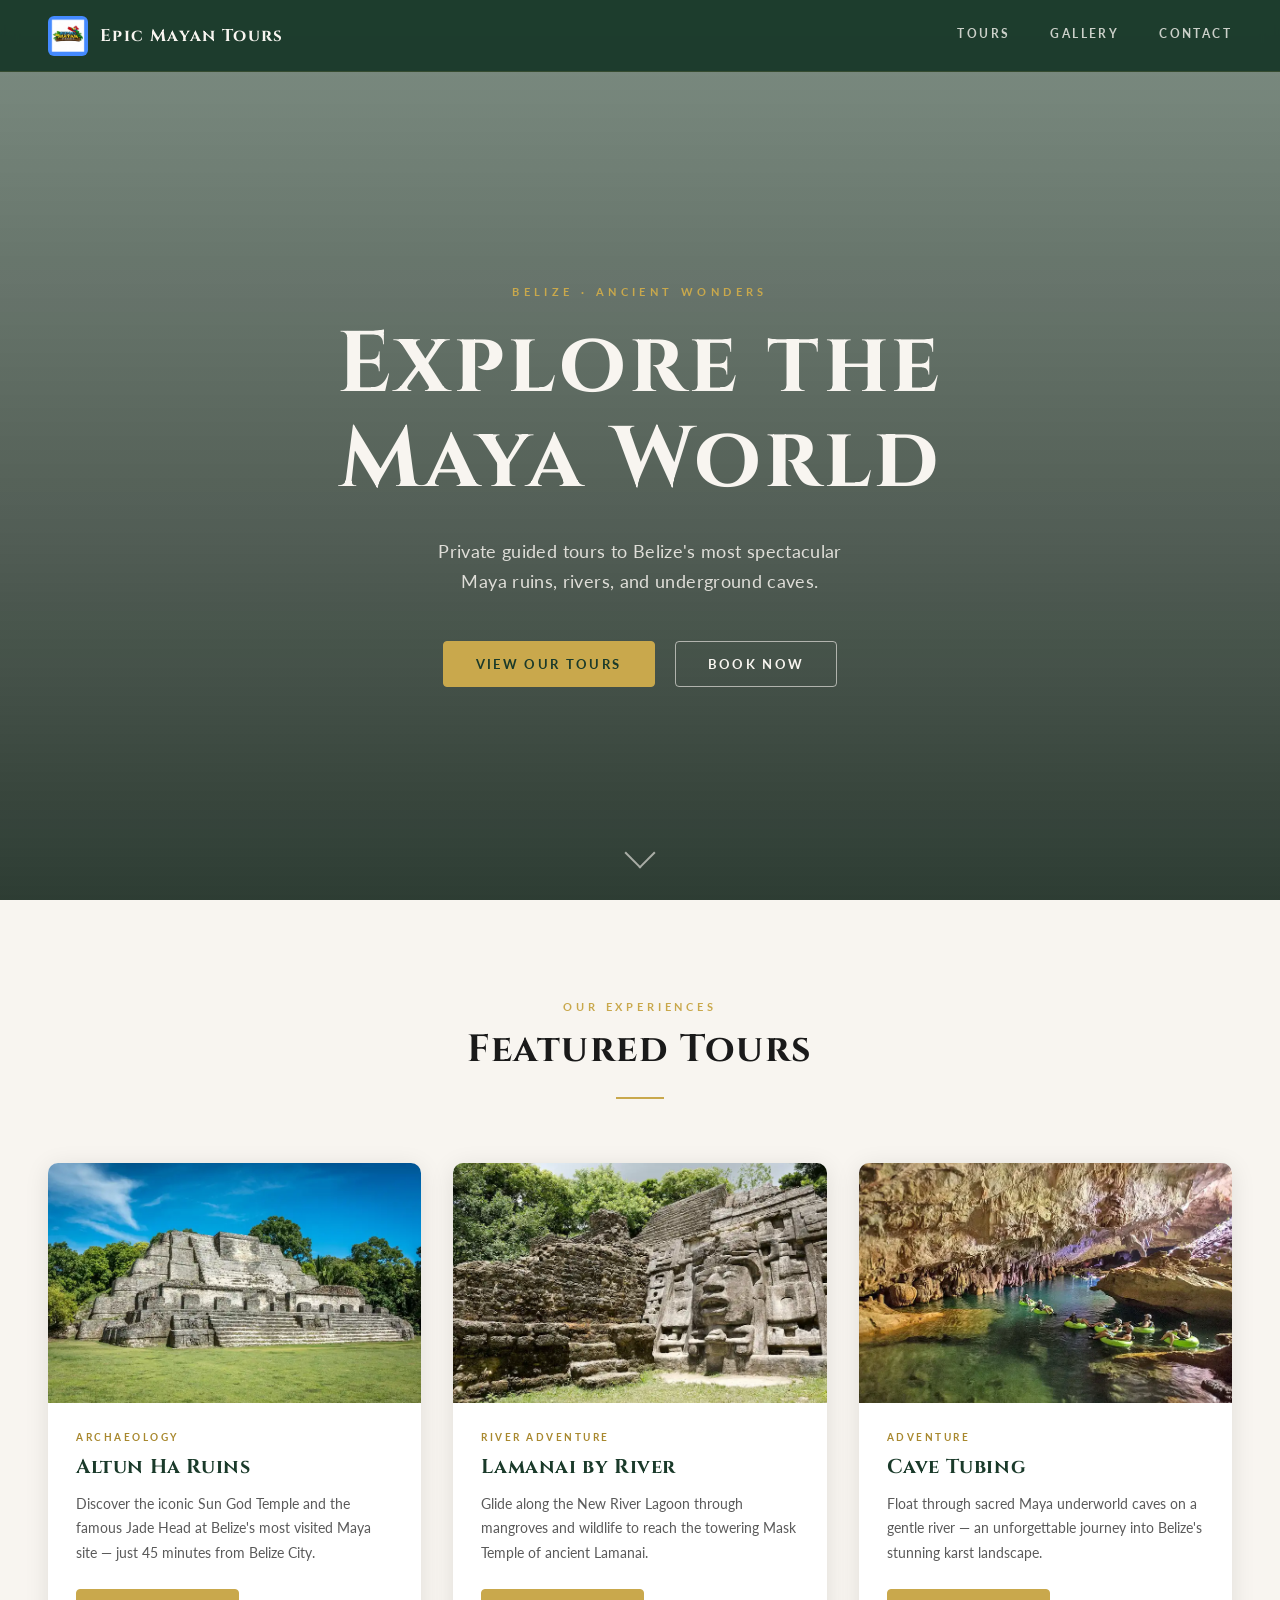
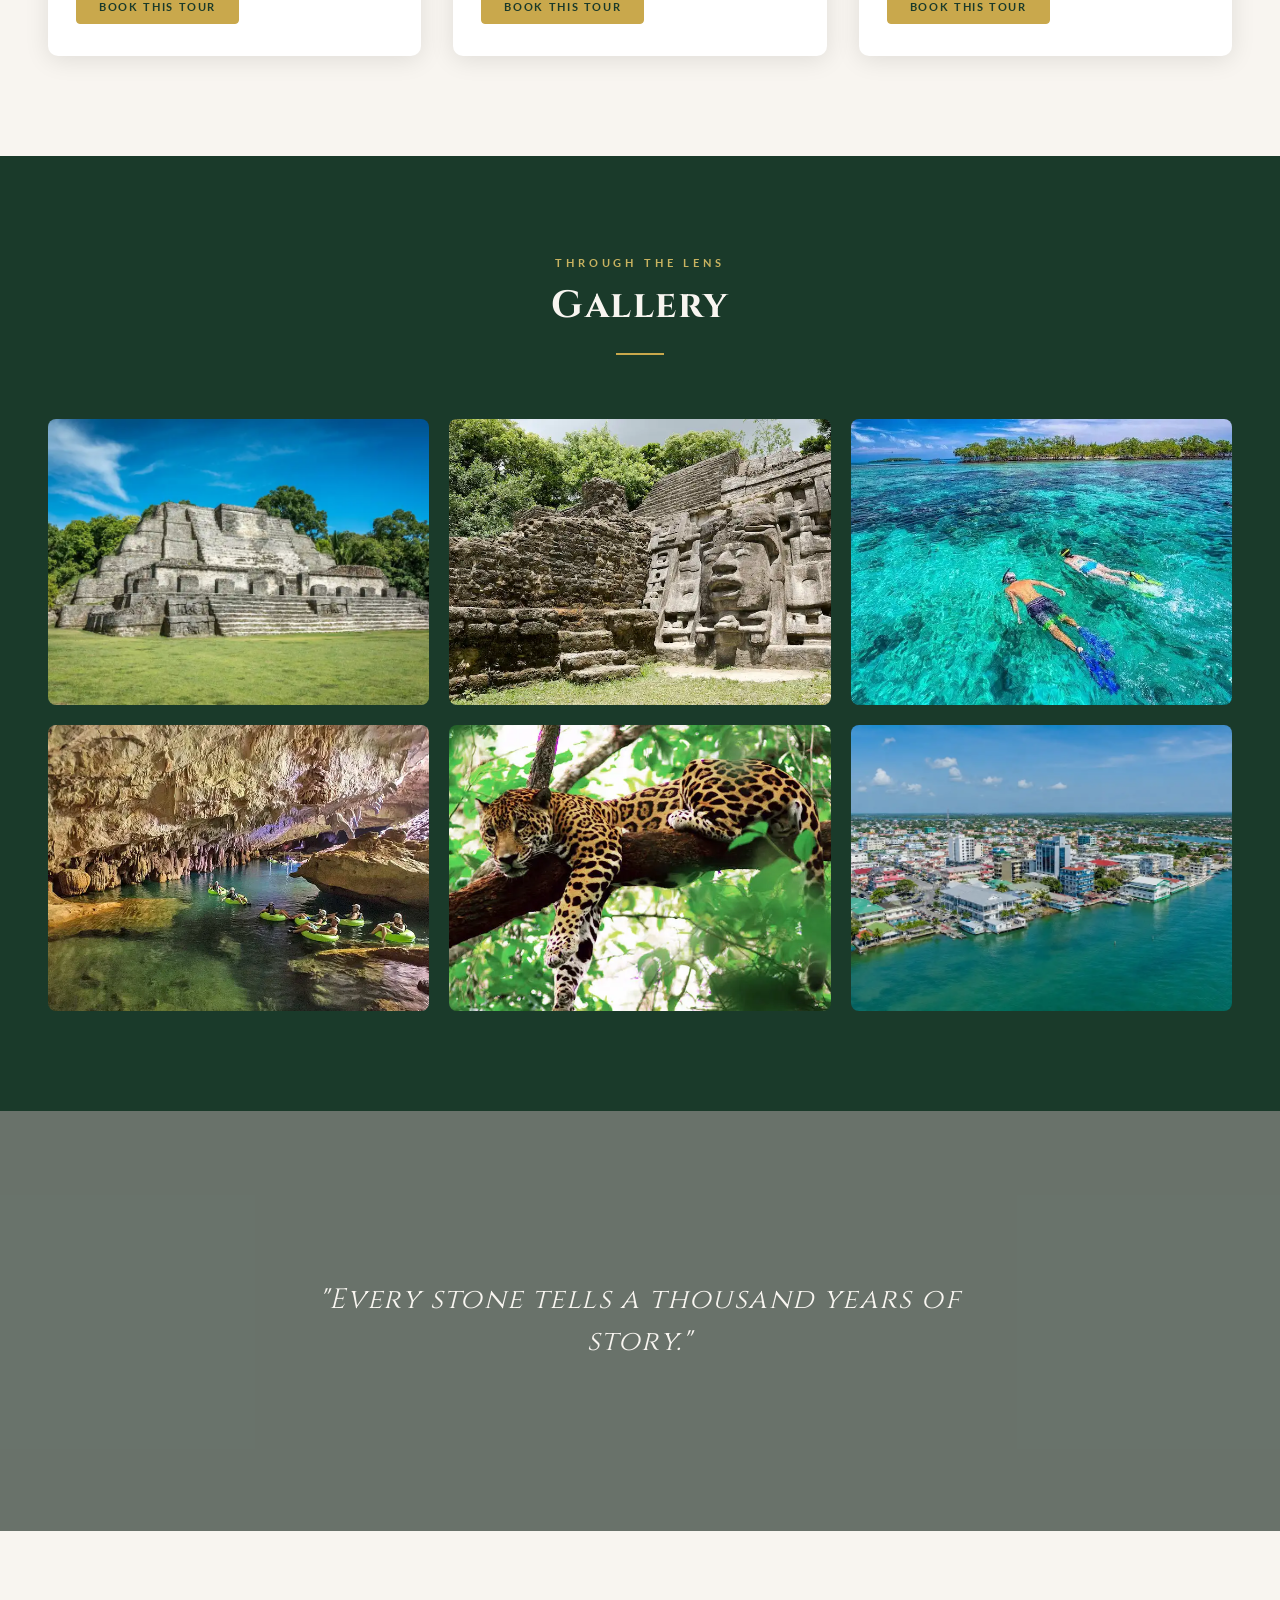
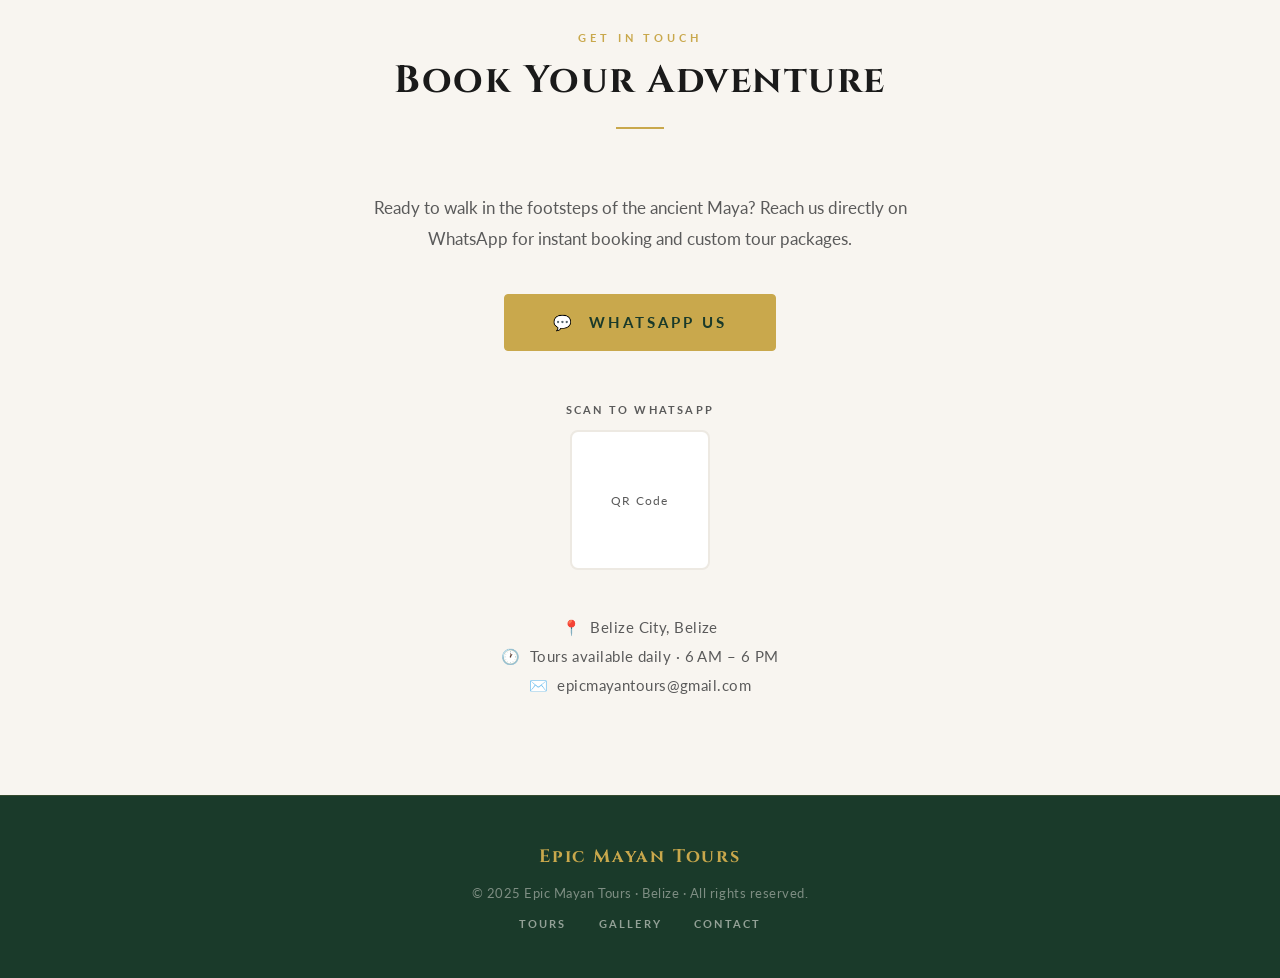
==== commit 7f4dd344: "Update image source from JPG to WEBP format" ====
--- a/index.html
+++ b/index.html
@@ -181,7 +181,7 @@
            data-lightbox="gallery"
            data-title="Altun Ha Maya Ruins — Temple of the Sun God"
            class="gallery-item fade-in">
-          <img src="/images/altun-ha.jpg"
+          <img src="/images/altun-ha.webp"
                alt="Altun Ha Maya Ruins — Temple of the Sun God"
                loading="lazy" width="400" height="280">
           <span class="gallery-item__caption">Altun Ha Ruins</span>
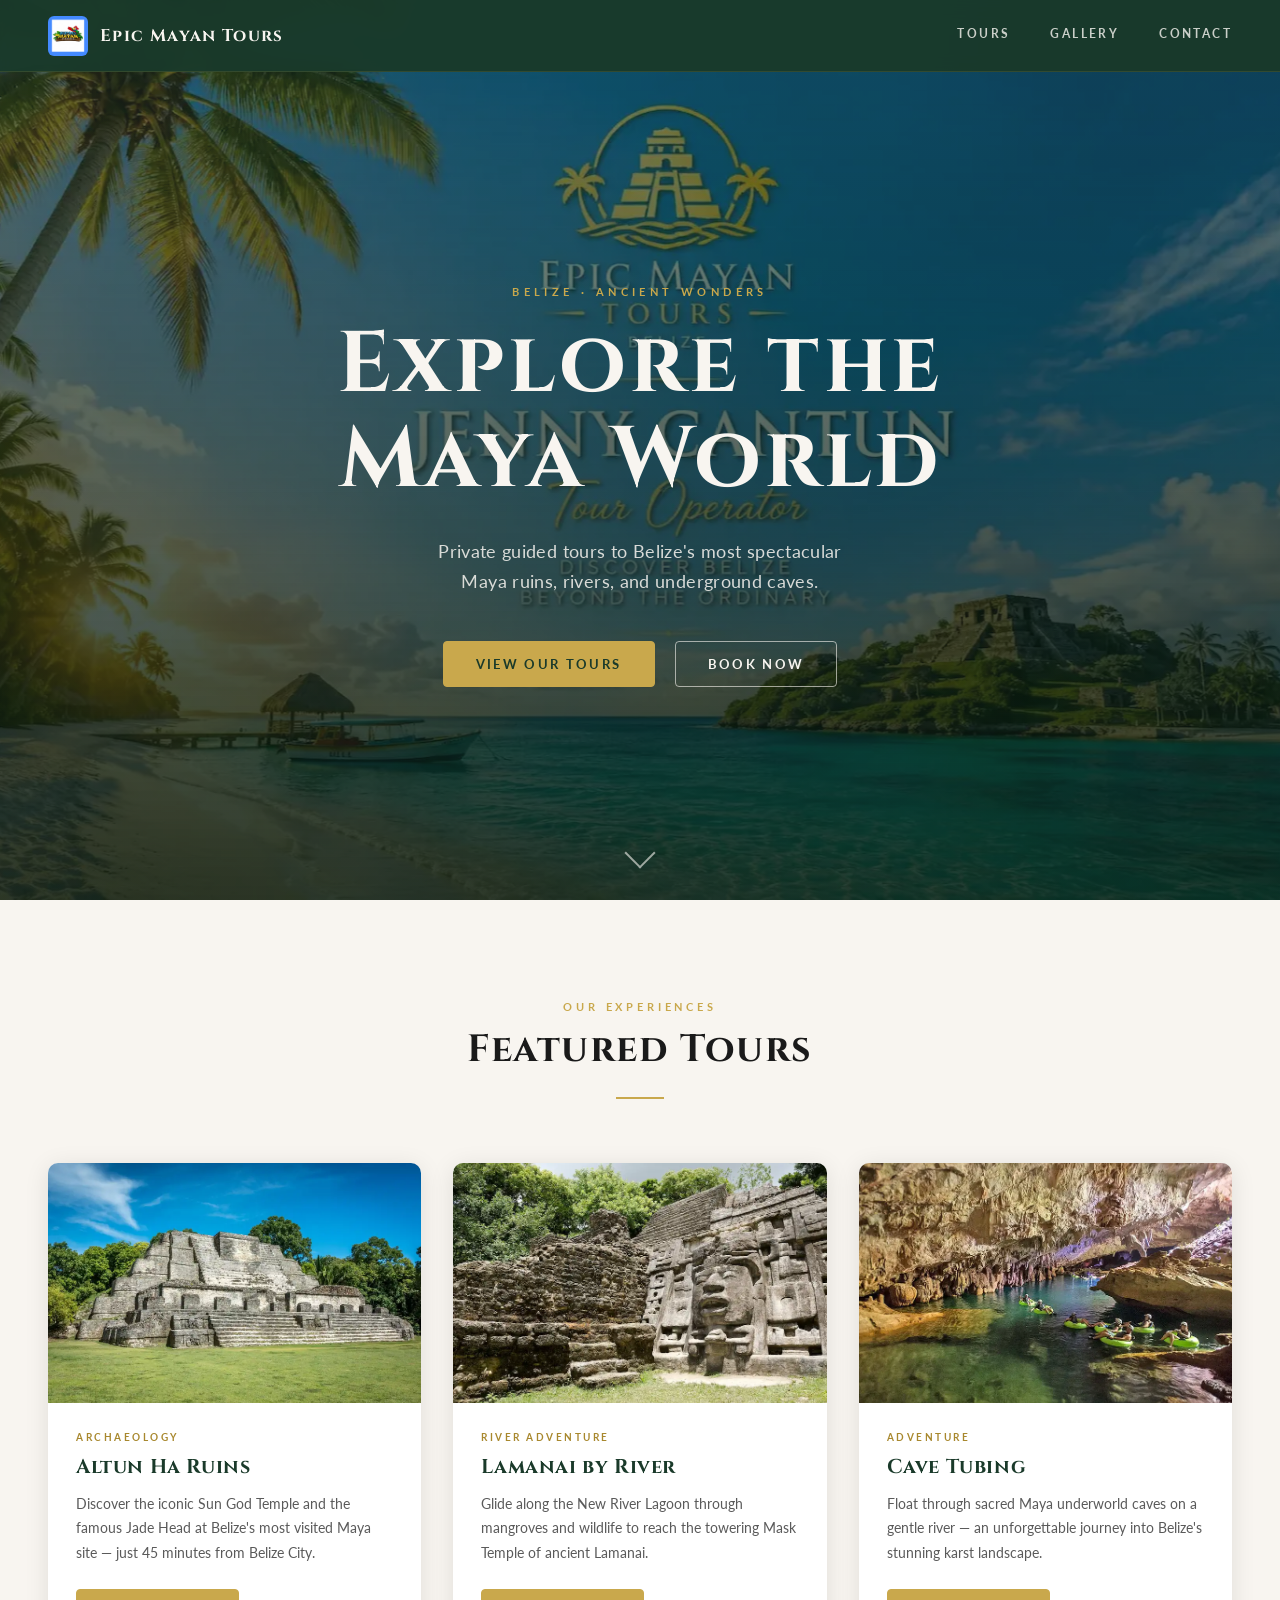
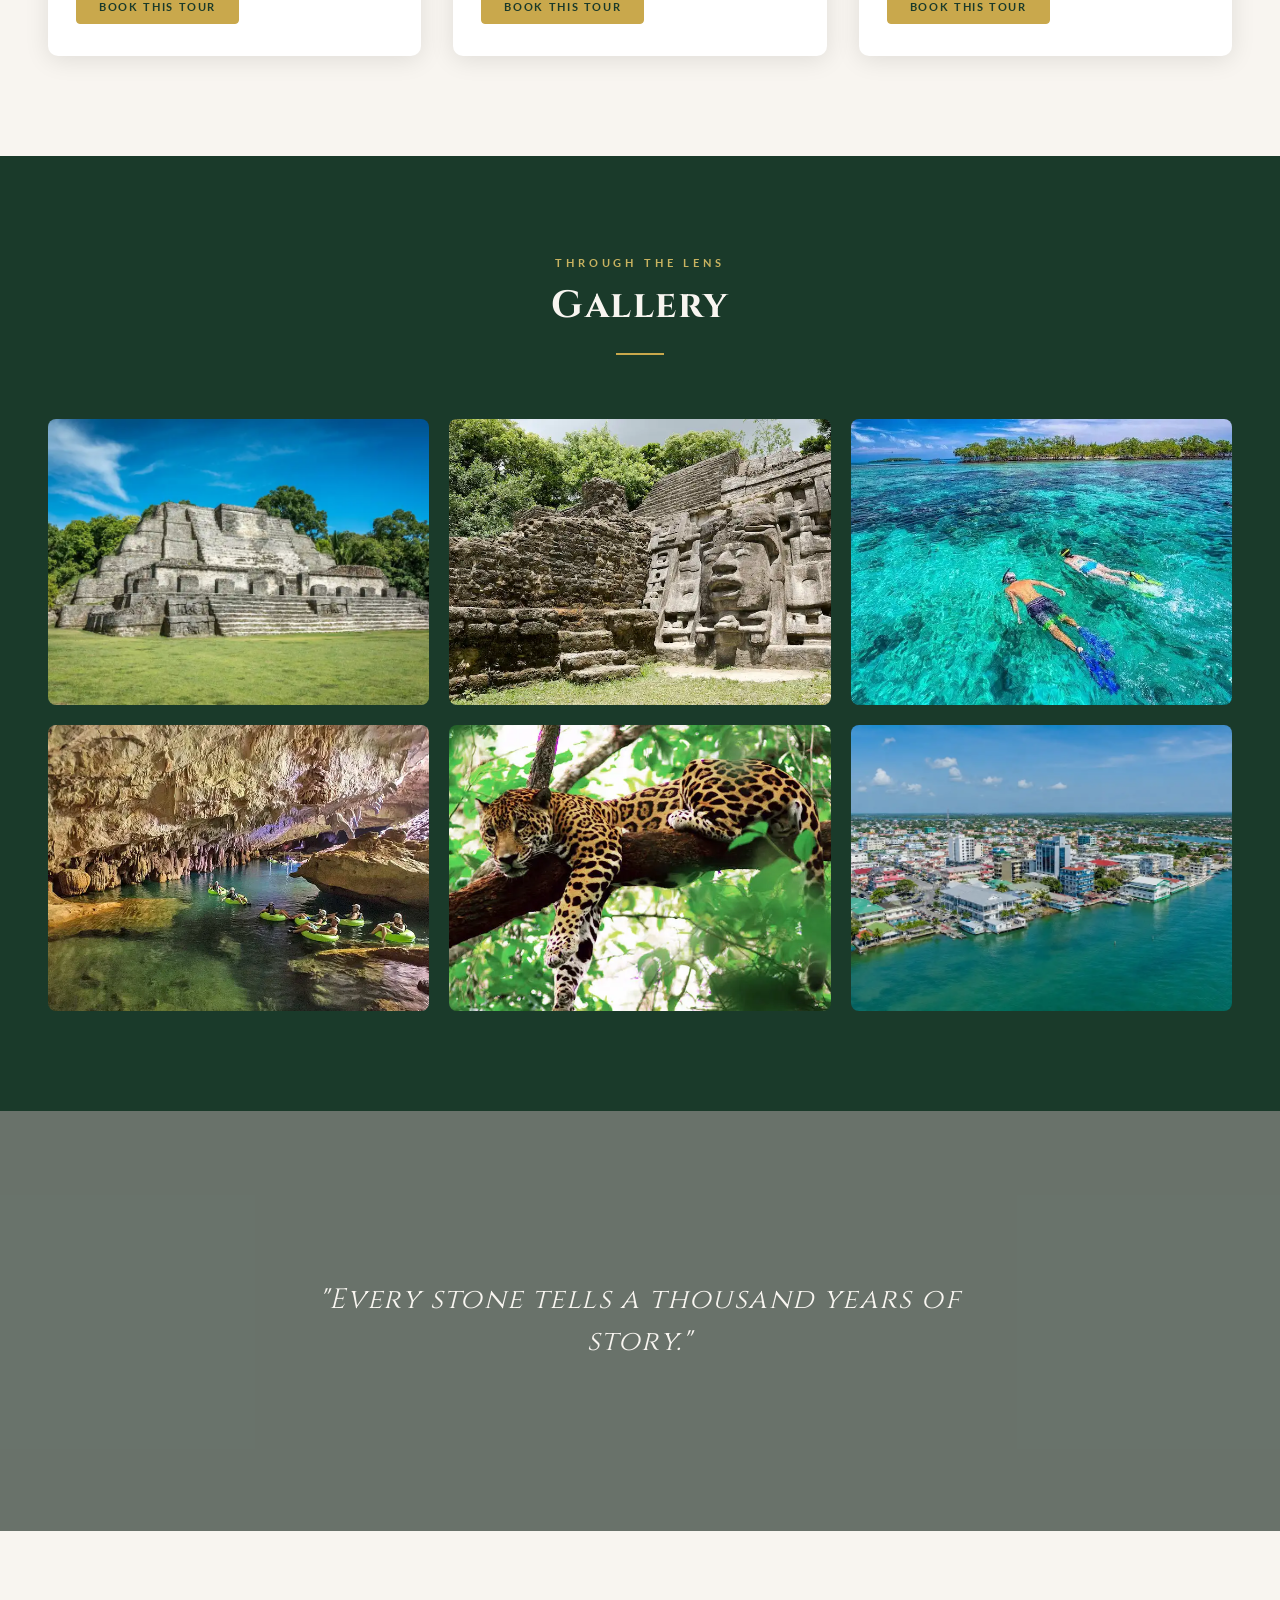
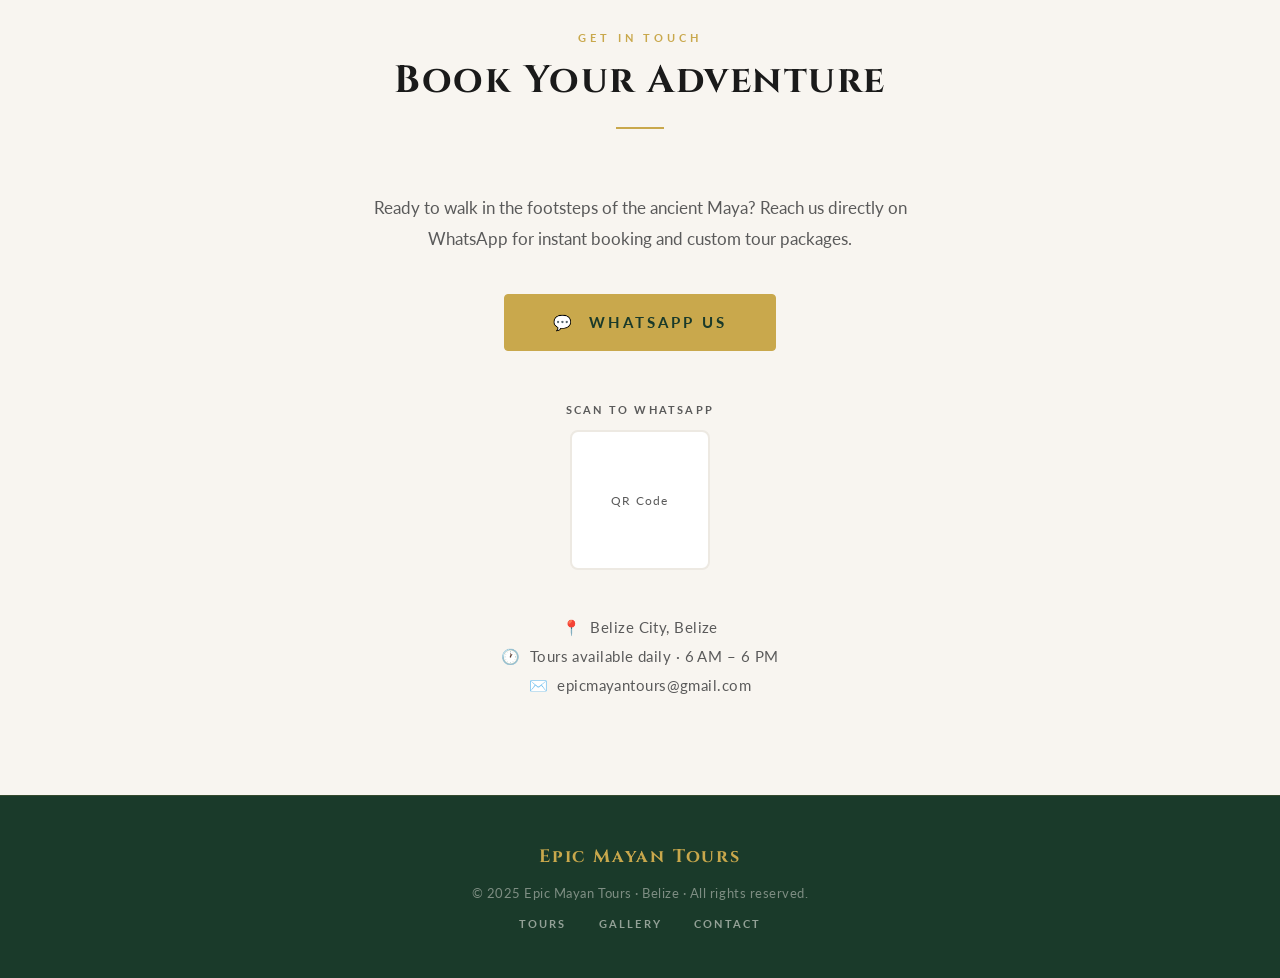
==== commit 85a85593: "Remove preload link for hero image" ====
--- a/index.html
+++ b/index.html
@@ -13,10 +13,15 @@
   <!-- Fonts -->
   <link rel="preconnect" href="https://fonts.googleapis.com">
   <link rel="preconnect" href="https://fonts.gstatic.com" crossorigin>
-  <link href="https://fonts.googleapis.com/css2?family=Cinzel:wght@400;600;700&family=Lato:ital,wght@0,400;0,700;1,400&display=swap" rel="stylesheet">
-
+  <link href="https://fonts.googleapis.com/css2?family=Cinzel:wght@400;600;700&family=Lato:ital,wght@0,400;0,700;1,400&display=swap" rel="stylesheet" media="print" onload="this.media='all'">
+<noscript>
+  <link href="https://fonts.googleapis.com/css2?family=Cinzel:wght@400;600;700&family=Lato:ital,wght@0,400;0,700;1,400&display=swap" rel="stylesheet"></noscript>
+ 
   <!-- Lightbox2 -->
   <link rel="stylesheet" href="/assets/lightbox.css">
+
+  <!-- Preload hero image for faster LCP -->
+<link rel="preload" as="image" href="/images/hero.webp" type="image/webp">
 
   <!-- Main stylesheet -->
   <link rel="stylesheet" href="/style.css">
--- a/style.css
+++ b/style.css
@@ -379,7 +379,7 @@
 .hero__bg {
   position: absolute;
   inset: 0;
-  background-image: url('/images/hero.jpg');
+  background-image: url('/images/hero.webp');
   background-size: cover;
   background-position: center 30%;
   background-attachment: fixed;
@@ -601,7 +601,7 @@
 .parallax-divider {
   position: relative;
   height: 420px;
-  background-image: url('/images/sunset.jpg');
+  background-image: url('/images/sunset.webp');
   background-size: cover;
   background-position: center;
   background-attachment: fixed;
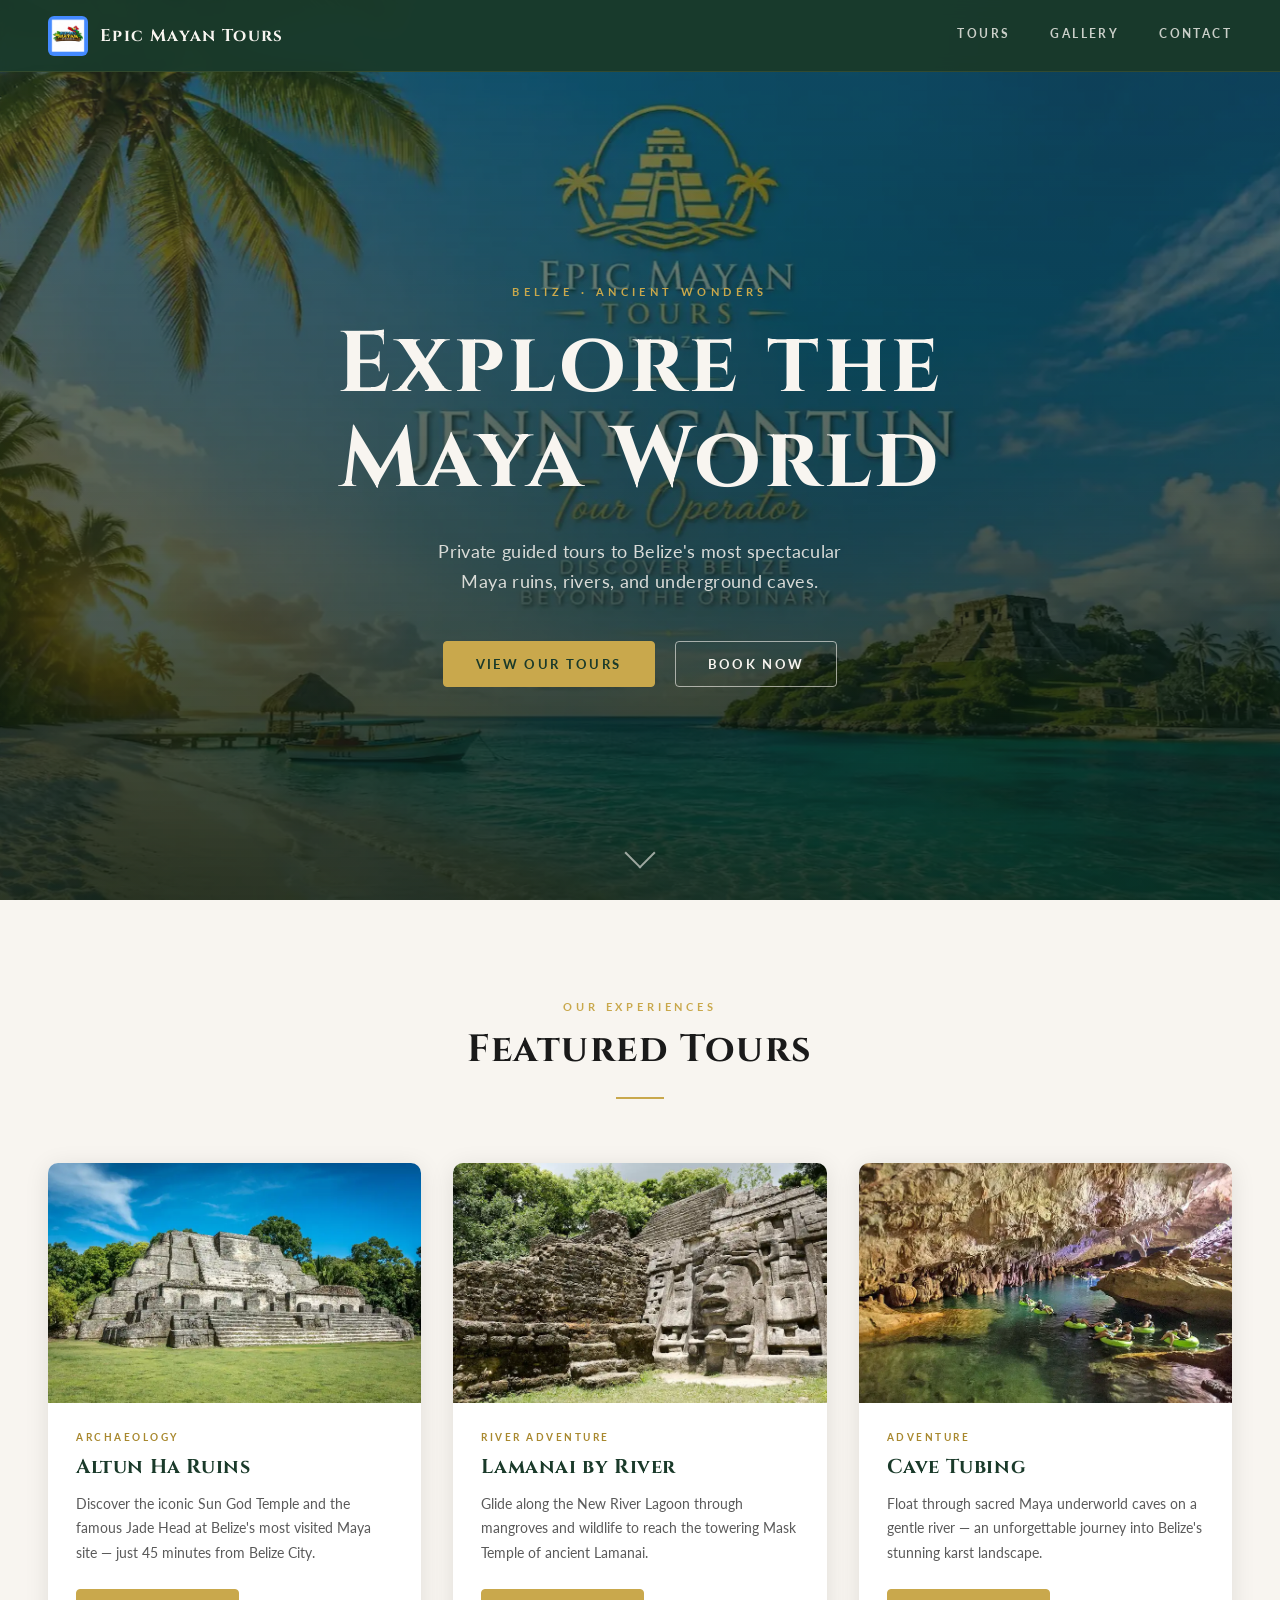
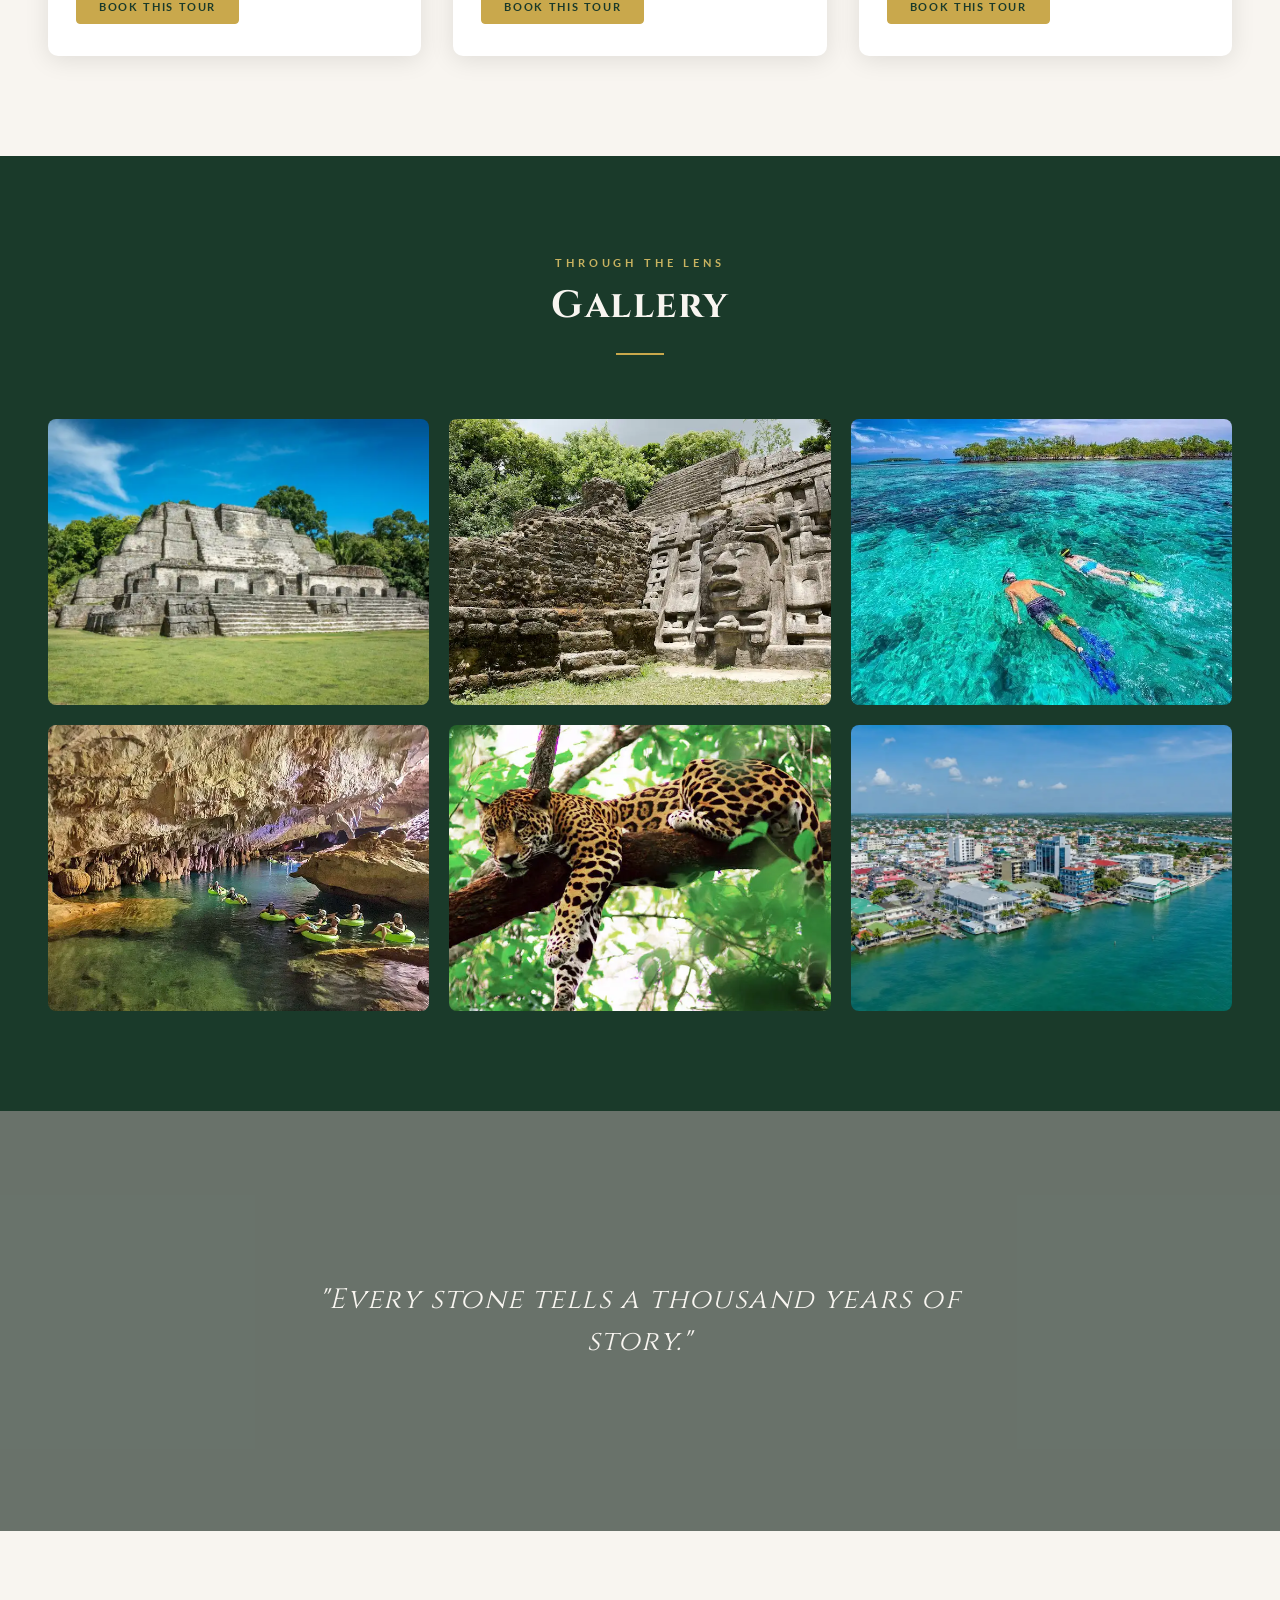
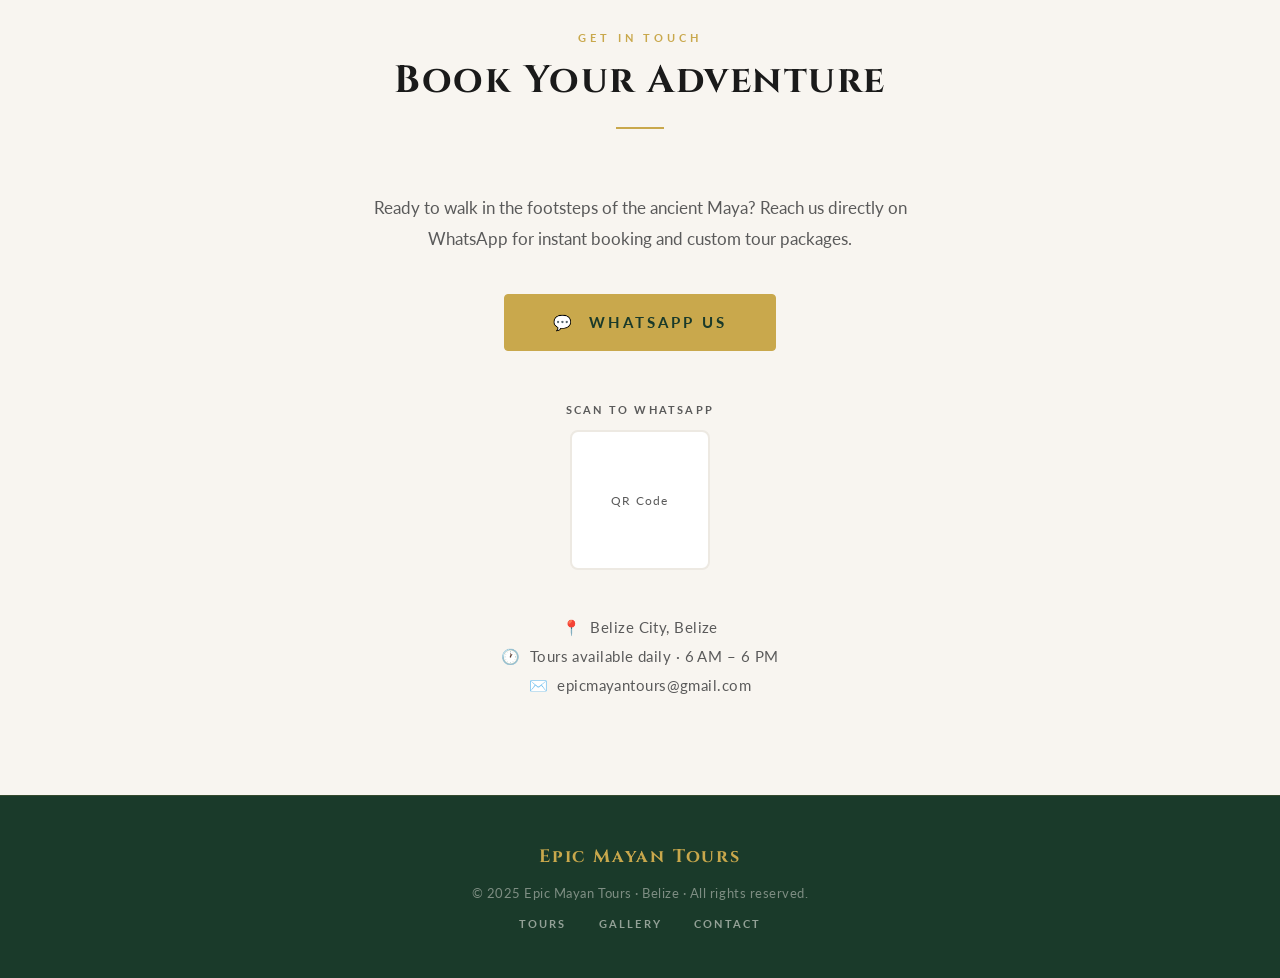
==== commit 125b5b7a: "Remove preload for hero image in index.html Removed preload link for hero image." ====
--- a/index.html
+++ b/index.html
@@ -20,10 +20,7 @@
   <!-- Lightbox2 -->
   <link rel="stylesheet" href="/assets/lightbox.css">
 
-  <!-- Preload hero image for faster LCP -->
-<link rel="preload" as="image" href="/images/hero.webp" type="image/webp">
-
-  <!-- Main stylesheet -->
+    <!-- Main stylesheet -->
   <link rel="stylesheet" href="/style.css">
 
   <title>Epic Mayan Tours — Ancient Wonders of Belize</title>
